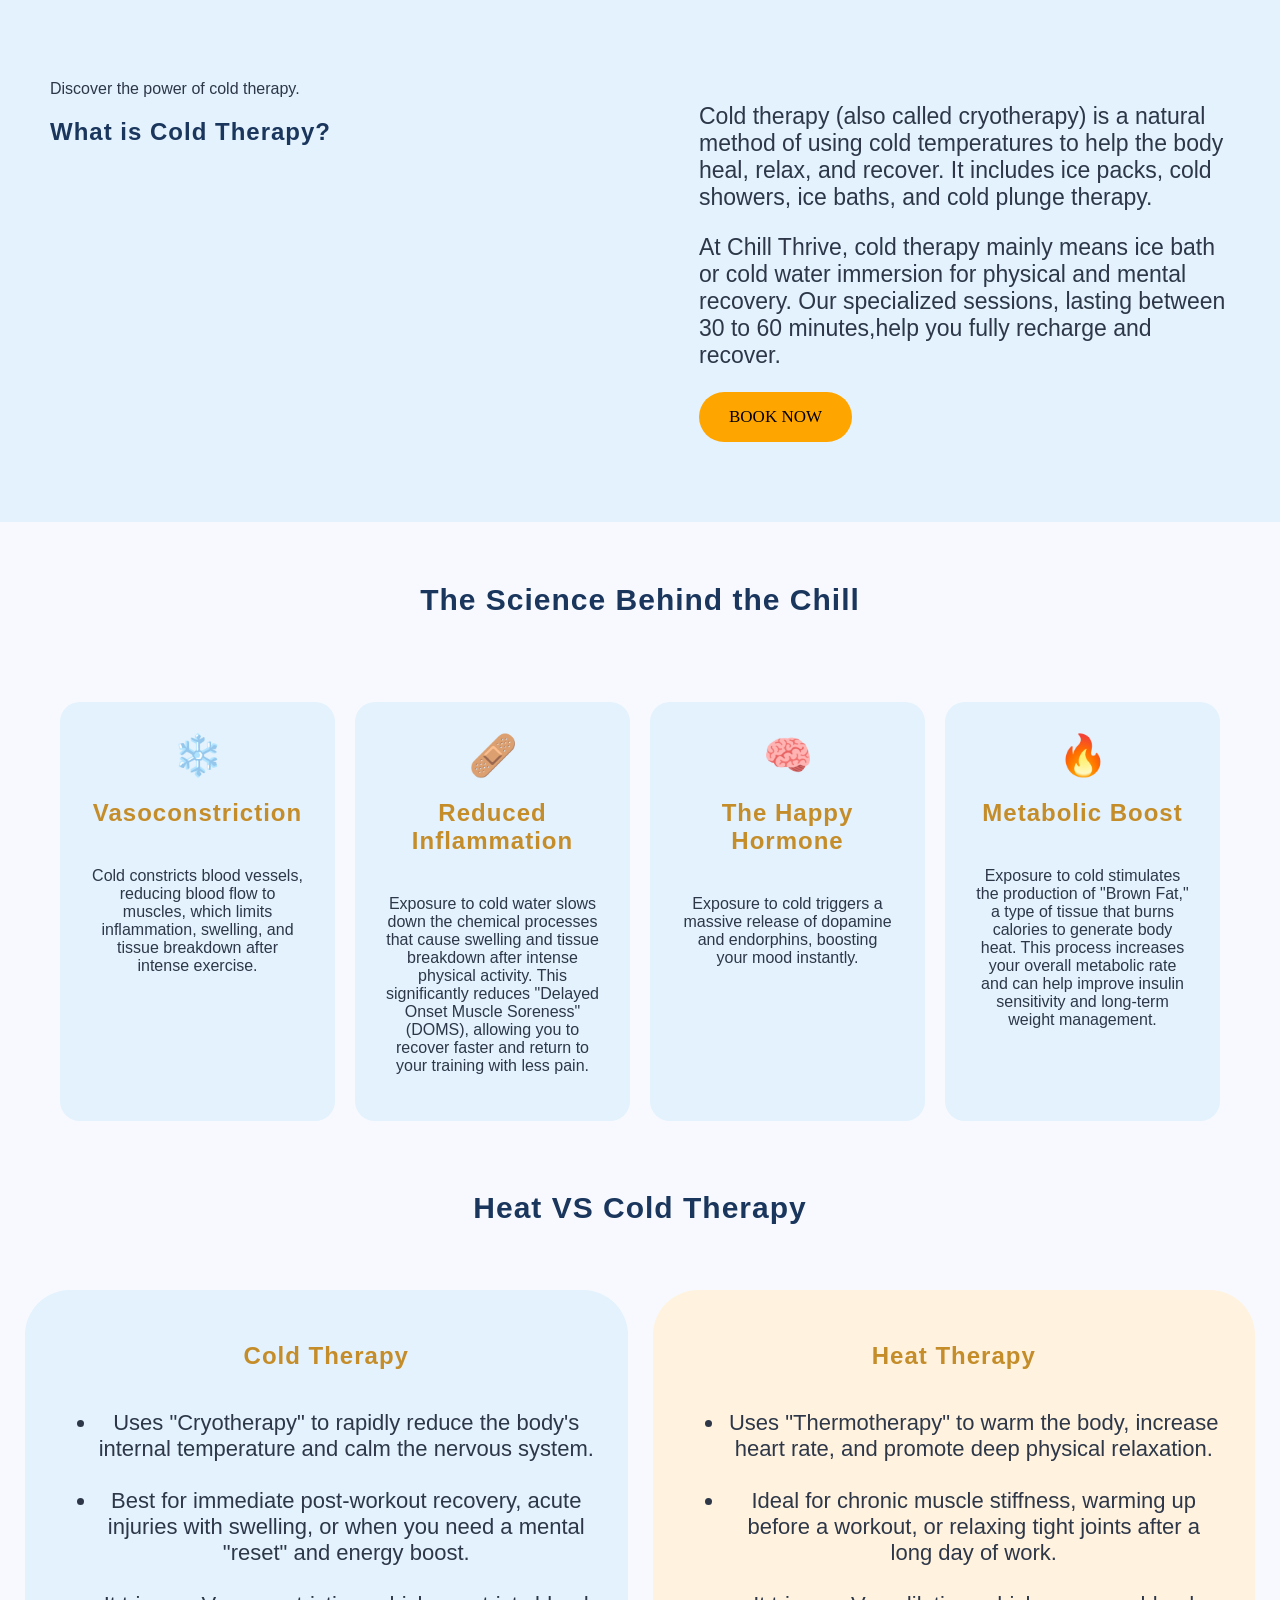
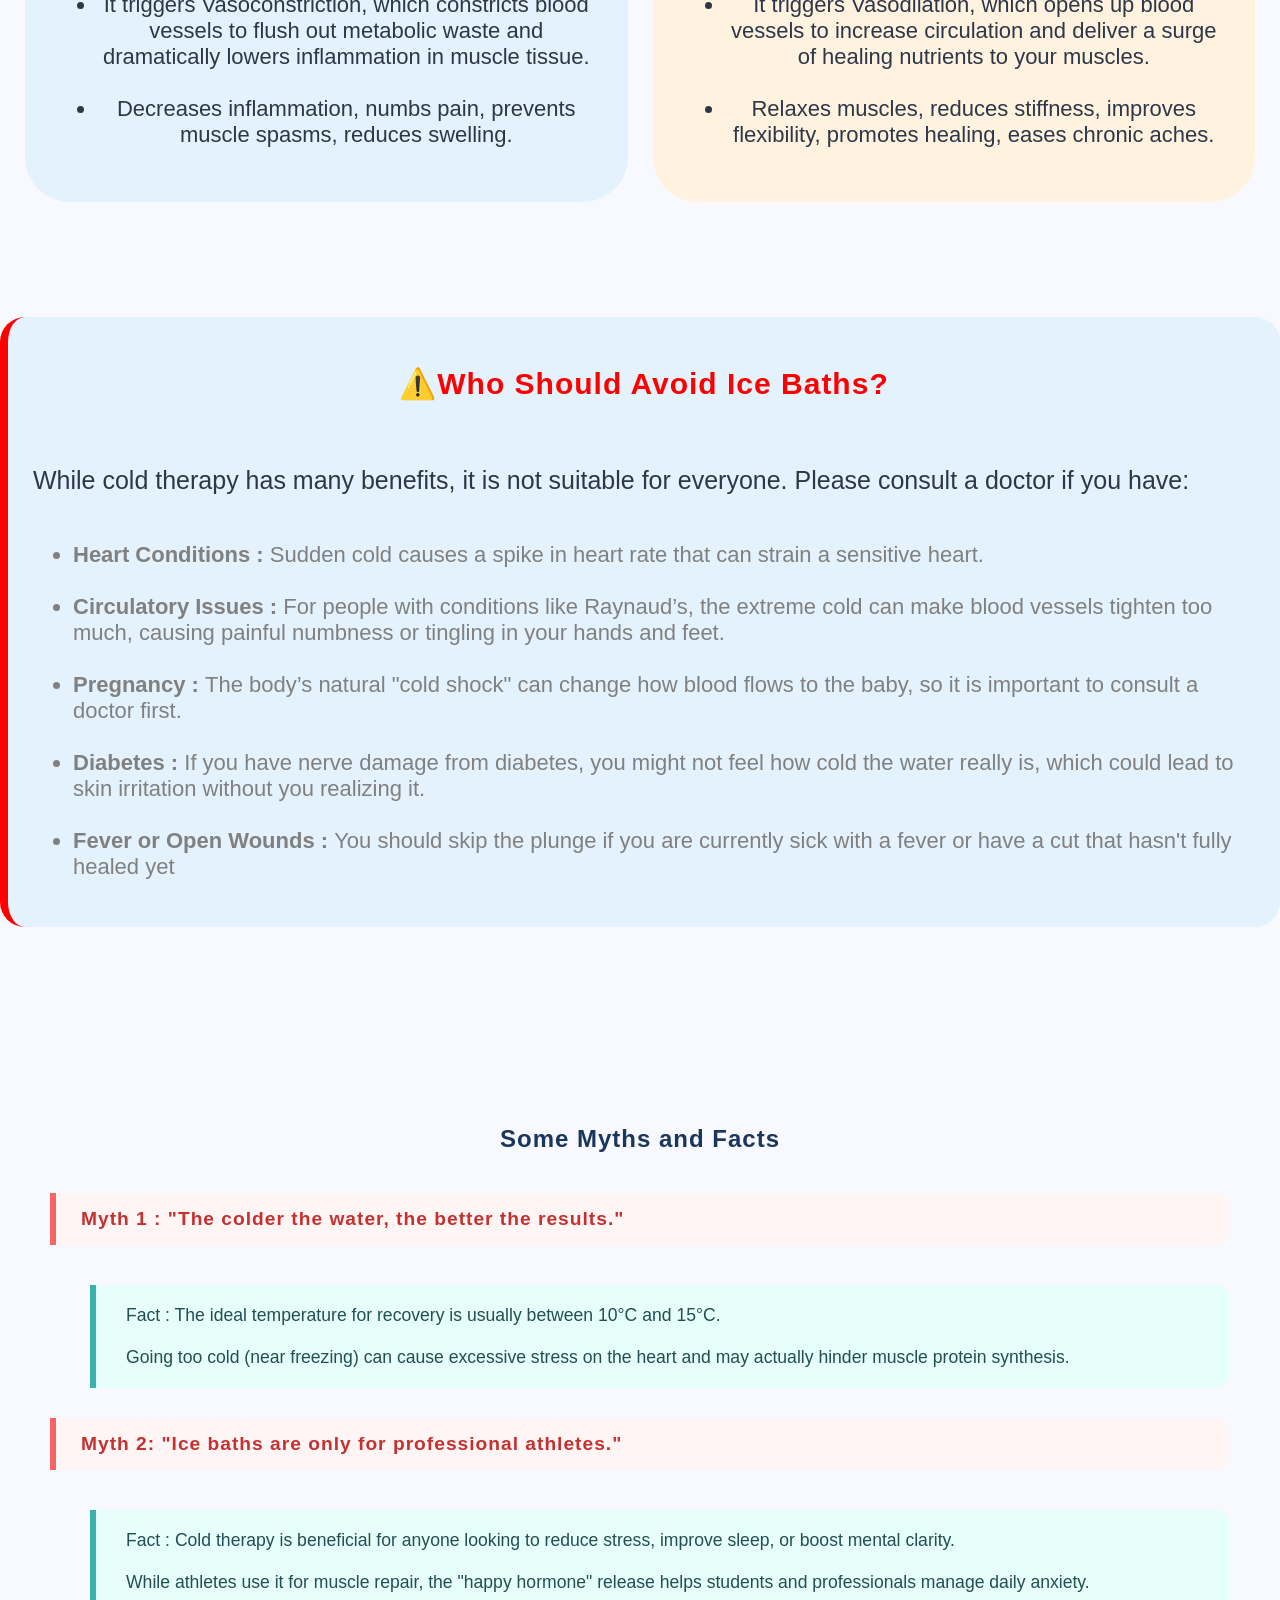
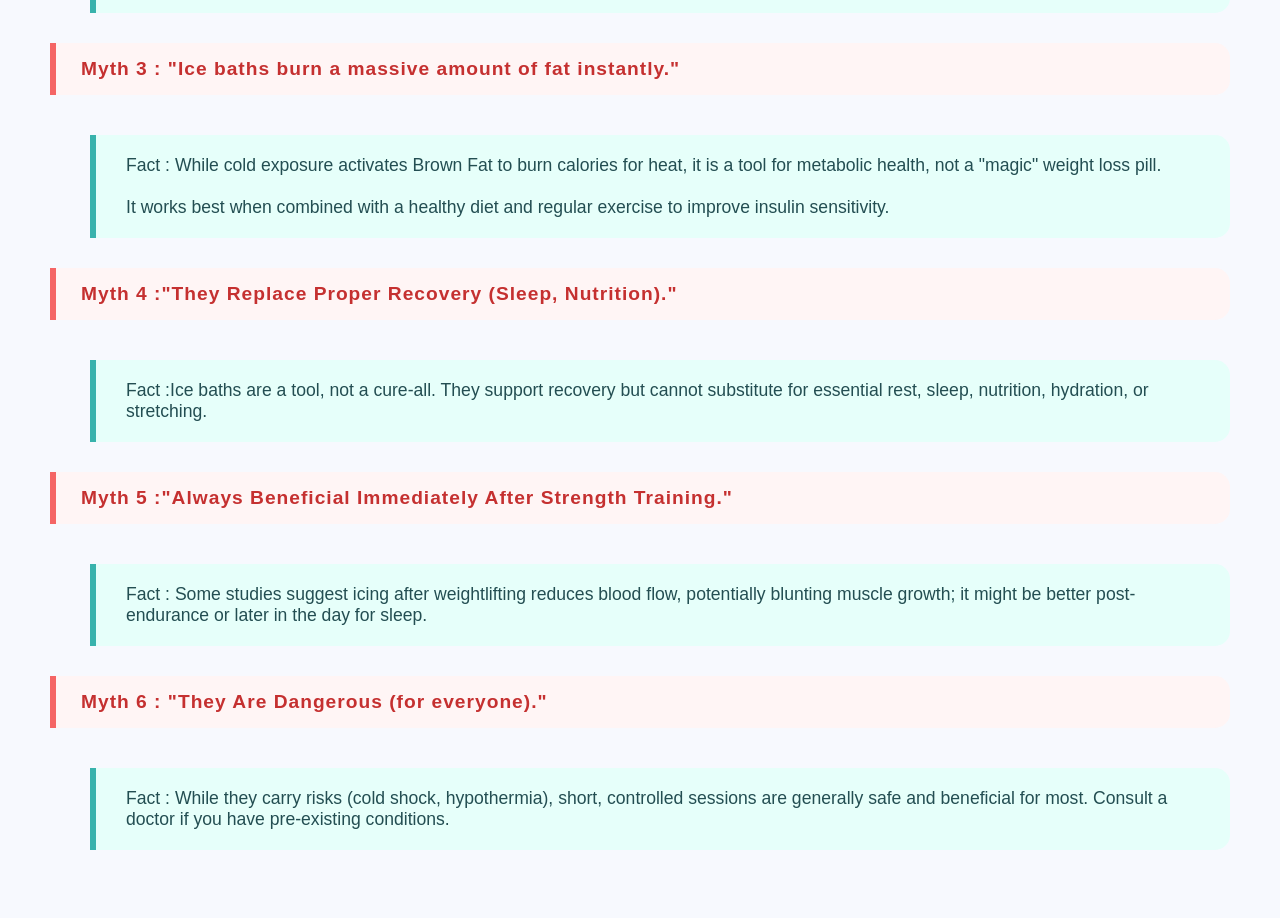
==== AWARENESS.html @ 369309dd "Update AWARENESS.html" ====
<html>
    <head>
        <title>Cold Therapy</title>
        <style>
         <meta name="viewport" content="width=device-width, initial-scale=1.0">

          
            /* Universal Background & Text */
            @keyframes fadeInPage {
            from { opacity: 0; transform: translateY(10px); }
            to { opacity: 1; transform: translateY(0); }
        }
        body {
            animation: fadeInPage 4s ease-out;
        }
body {
    background-color: #f7f9fe; /* Very light ice tint */
    font-family: 'Segoe UI', Tahoma, Geneva, Verdana, sans-serif;
    color: #2D3748;
    margin: 0;
    padding: 0;
}



/* Section Headings */
h1, h2 {
    color: #1A365D; /* Navy Blue */
    margin-bottom: 40px;
    letter-spacing: 1px;
}
            .about{
                
                display: flex;
                align-items: center;
                justify-content: space-between;
                padding: 80px 50px;
                background-color: #E3F2FD;
            }
            .left-side, .right-side {
                width: 45%;
                margin-bottom: auto;
            }
            #book {
                border-radius: 80px;
                background-color: orange;
                padding: 15px 30px;
                border: none;
                font-size: 17px;
                font-family: Cambria, Cochin, Georgia, Times, 'Times New Roman', serif;
            }
            .science {
                display: flex; 
                gap: 20px;
                padding: 45px;
                margin: 15px;
            }

            .card{
    
    background-color: #E3F2FD;
    padding: 30px;            
    border-radius: 20px;       
    text-align: center;
    flex: 1;                   
    
}
/* --- Animation Definitions --- */

/* Slide-In from the bottom */
@keyframes slideUp {
    from { 
        opacity: 0; 
        transform: translateY(50px); 
    }
    to { 
        opacity: 1; 
        transform: translateY(0); 
    }
}

/* Continuous Floating */
@keyframes float {
    0% { transform: translateY(0px); }
    50% { transform: translateY(-10px); }
    100% { transform: translateY(0px); }
}

/* --- Applying to your Science Cards --- */
.card {
    /* slideUp happens once (0.8s) | float repeats forever (3s) */
    /* We add a 0.8s delay to 'float' so 'slideUp' can finish first */
    animation: slideUp 0.8s ease-out forwards, 
               float 3s ease-in-out infinite 0.8s;
    
    opacity: 0; /* Keeps card hidden until slideUp starts */
}
.card:hover{
    background-color: white;
    border-radius: 40px;
    padding: 25px;
    
    transition: transform 0.3s ease ;
  
}
.science-icon {
    font-size: 40px;
}

.card h2{
    color: #c58d2a;           
}

.difference{
    display: flex;
    gap: 25px;
    padding: 25px;
}

.cold,.heat{
    
    padding: 30px;
    text-align: center;
    flex:1;
    border-radius: 25px;
}


.disclaimer{
    display: flex;
    border-left: 8px solid #f56565;
    border-color: red;
    border-radius: 25px;
    flex-direction: column;
    background-color:#E3F2FD;
    padding: 25px;
    margin-top: 90px;
    margin-bottom: 90px;
}
/* Base styles for both cards */
.cold, .heat {
    transition: transform 0.4s cubic-bezier(0.175, 0.885, 0.32, 1.275), 
                box-shadow 0.3s ease, 
                border-color 0.3s ease;
    border: 2px solid transparent; /* Prevents jumping when border appears */
    border-radius: 45px;
}

/* ONLY the cold card zooms when pointed at */
.cold:hover {
    transform: scale(1.1);
    box-shadow: 0 15px 30px rgba(53, 116, 233, 0.2);
    border-color: #3574E9; /* Your Navy Blue */
}

/* ONLY the heat card zooms when pointed at */
.heat:hover {
    transform: scale(1.1);
    box-shadow: 0 15px 30px rgba(241, 138, 74, 0.2);
    border-color: #F18A4A; /* Your Thrive Orange */
}
/* Container for the whole section */
.myths {
    padding: 50px;
    margin-top: 20px;
}

/* Myth Styling (The Question) */
.myths h2 {
    background-color: #FFF5F5; /* Light Red */
    color: #C53030; /* Deep Red */
    padding: 15px 25px;
    border-left: 6px solid #F56565;
    border-radius: 0 15px 15px 0;
    font-size: 1.2rem;
    margin-top: 30px;
}

/* Fact Styling (The Answer) */
.myths h3 {
    background-color: #E6FFFA; /* Light Teal/Green */
    color: #234E52; /* Deep Teal */
    padding: 20px 30px;
    border-left: 6px solid #38B2AC;
    border-radius: 0 15px 15px 0;
    font-size: 1.1rem;
    font-weight: normal;
    margin-left: 40px; /* Staggers it to the right */
    transition: transform 3s cubic-bezier(0.175, 0.885, 0.32, 1.275);
}

/* Member 2 Interaction: Fact pops out when reading */
.myths h3:hover {
    transform: scale(1.02) translateX(10px);
    box-shadow: 0 10px 20px rgba(56, 178, 172, 0.1);
}

            
        </style>    
    </head>
    <body>
        <section class="about">
            <div class="left-side">
                <span class="top"> Discover the power of cold therapy.</span>
                <h1> What is Cold Therapy? </h1>
            </div>
            <div class="right-side">
                <p style="font-size: 23px;">  Cold therapy (also called cryotherapy) is a natural method of using cold temperatures to help the body heal, relax, and recover. It includes ice packs, cold showers, ice baths, and cold plunge therapy.</p>
                <p style="font-size: 23px;">     At Chill Thrive, cold therapy mainly means ice bath or cold water immersion for physical and mental recovery. Our specialized sessions, lasting between 30 to 60 minutes,help you fully recharge and recover.</p>
                
                <button id="book">BOOK NOW</button>
            </div>
        </section>
        <br><br>
<section id="science-section">
    <h2 class="section-title" style="text-align: center; font-size: 30px;">The Science Behind the Chill</h2>
    
    <div class="science">
        <div class="card">
            
            <span class="science-icon">❄️</span>
            <h2> Vasoconstriction</h2>
            <p>Cold constricts blood vessels, reducing blood flow to muscles, which limits inflammation, swelling, and tissue breakdown after intense exercise.</p>
        </div>

        <div class="card">
            <span class="science-icon">🩹</span>
            <h2>Reduced Inflammation</h2>
            <p>Exposure to cold water slows down the chemical processes that cause swelling and tissue breakdown after intense physical activity. This significantly reduces "Delayed Onset Muscle Soreness" (DOMS), allowing you to recover faster and return to your training with less pain.</p>
        </div>

        <div class="card">
            <span class="science-icon">🧠</span>
            <h2>The Happy Hormone</h2>
            <p>Exposure to cold triggers a massive release of dopamine and endorphins, boosting your mood instantly.</p>
        </div>
        <div class="card">
            <span class="science-icon"> 🔥</span>
            <h2> Metabolic Boost </h2>
            <p> Exposure to cold stimulates the production of "Brown Fat," a type of tissue that burns calories to generate body heat. This process increases your overall metabolic rate and can help improve insulin sensitivity and long-term weight management. </p>
    </div>
    
</section>
<section>
    <h2 style="text-align: center; font-size: 30px;">Heat VS Cold Therapy</h2>
    <div class="difference">
    <div class="cold" style="background-color: #E3F2FD;">
        <h2 style="color: #c58d2a; font-size: 24px;">Cold Therapy</h2>
        <ul style="font-size: 22px;">
            <li>Uses "Cryotherapy" to rapidly reduce the body's internal temperature and calm the nervous system.</li><br>
            <li>Best for immediate post-workout recovery, acute injuries with swelling, or when you need a mental "reset" and energy boost.</li><br>
            <li>It triggers Vasoconstriction, which constricts blood vessels to flush out metabolic waste and dramatically lowers inflammation in muscle tissue.</li><br>
            <li> Decreases inflammation, numbs pain, prevents muscle spasms, reduces swelling.</li>
        </ul>
    </div>
    <div class="heat" style="background-color: #FFF3E0;">
        <h2 style="color: #c58d2a; font-size: 24px;">Heat Therapy</h2>
        <ul style="font-size: 22px;">
            <li>Uses "Thermotherapy" to warm the body, increase heart rate, and promote deep physical relaxation.</li><br>
            <li>Ideal for chronic muscle stiffness, warming up before a workout, or relaxing tight joints after a long day of work.</li><br>
            <li>It triggers Vasodilation, which opens up blood vessels to increase circulation and deliver a surge of healing nutrients to your muscles.</li><br>
            <li>Relaxes muscles, reduces stiffness, improves flexibility, promotes healing, eases chronic aches.</li>
        </ul>

    </div>
</div>
</section>
<div class="disclaimer">
    <h2 style="color: red; text-align: center; font-size: 30px;">⚠️Who Should Avoid Ice Baths?</h2>
    <p style="font-size: 25px;"> While cold therapy has many benefits, it is not suitable for everyone. Please consult a doctor if you have:</p>
    <ul style="color: grey; font-size: 22px;">
        <li><b>Heart Conditions : </b>Sudden cold causes a spike in heart rate that can strain a sensitive heart.</li><br>
        <li><b>Circulatory Issues : </b>For people with conditions like Raynaud’s, the extreme cold can make blood vessels tighten too much, causing painful numbness or tingling in your hands and feet.</li><br>
        <li><b>Pregnancy : </b>The body’s natural "cold shock" can change how blood flows to the baby, so it is important to consult a doctor first.</li><br>
        <li><b>Diabetes : </b>If you have nerve damage from diabetes, you might not feel how cold the water really is, which could lead to skin irritation without you realizing it.</li><br>
        <li><b>Fever or Open Wounds : </b>You should skip the plunge if you are currently sick with a fever or have a cut that hasn't fully healed yet</li>
    </ul>
</div>
<br>
<section class="myths">
    <h1 style="text-align: center;">Some Myths and Facts</h2>
    <h2><b>Myth 1 :</b> "The colder the water, the better the results."</h3>
    <h3>Fact : The ideal temperature for recovery is usually between 10°C and 15°C.<br><br>
        Going too cold (near freezing) can cause excessive stress on the heart and may actually hinder muscle protein synthesis.</h3>
    <h2><b>Myth 2:</b> "Ice baths are only for professional athletes."</h2>
    <h3>Fact : Cold therapy is beneficial for anyone looking to reduce stress, improve sleep, or boost mental clarity.<br><br>
 While athletes use it for muscle repair, the "happy hormone" release helps students and professionals manage daily anxiety.
 <h2><b>Myth 3 :</b> "Ice baths burn a massive amount of fat instantly."</h2>
 <h3>Fact : While cold exposure activates Brown Fat to burn calories for heat, it is a tool for metabolic health, not a "magic" weight loss pill.<br><br>
 It works best when combined with a healthy diet and regular exercise to improve insulin sensitivity.
   <h2><b>Myth 4 :</b>"They Replace Proper Recovery (Sleep, Nutrition)."
   <h3>Fact :Ice baths are a tool, not a cure-all. They support recovery but cannot substitute for essential rest, sleep, nutrition, hydration, or stretching. </h3>
   <h2><b>Myth 5 :</b>"Always Beneficial Immediately After Strength Training."
   <h3>Fact : Some studies suggest icing after weightlifting reduces blood flow, potentially blunting muscle growth; it might be better post-endurance or later in the day for sleep. </h3>
   <h2><b>Myth 6 :</b> "They Are Dangerous (for everyone)."</h2>
   <h3>Fact : While they carry risks (cold shock, hypothermia), short, controlled sessions are generally safe and beneficial for most. Consult a doctor if you have pre-existing conditions. </h3>
</section>

    </body>
    </html>


</ul>
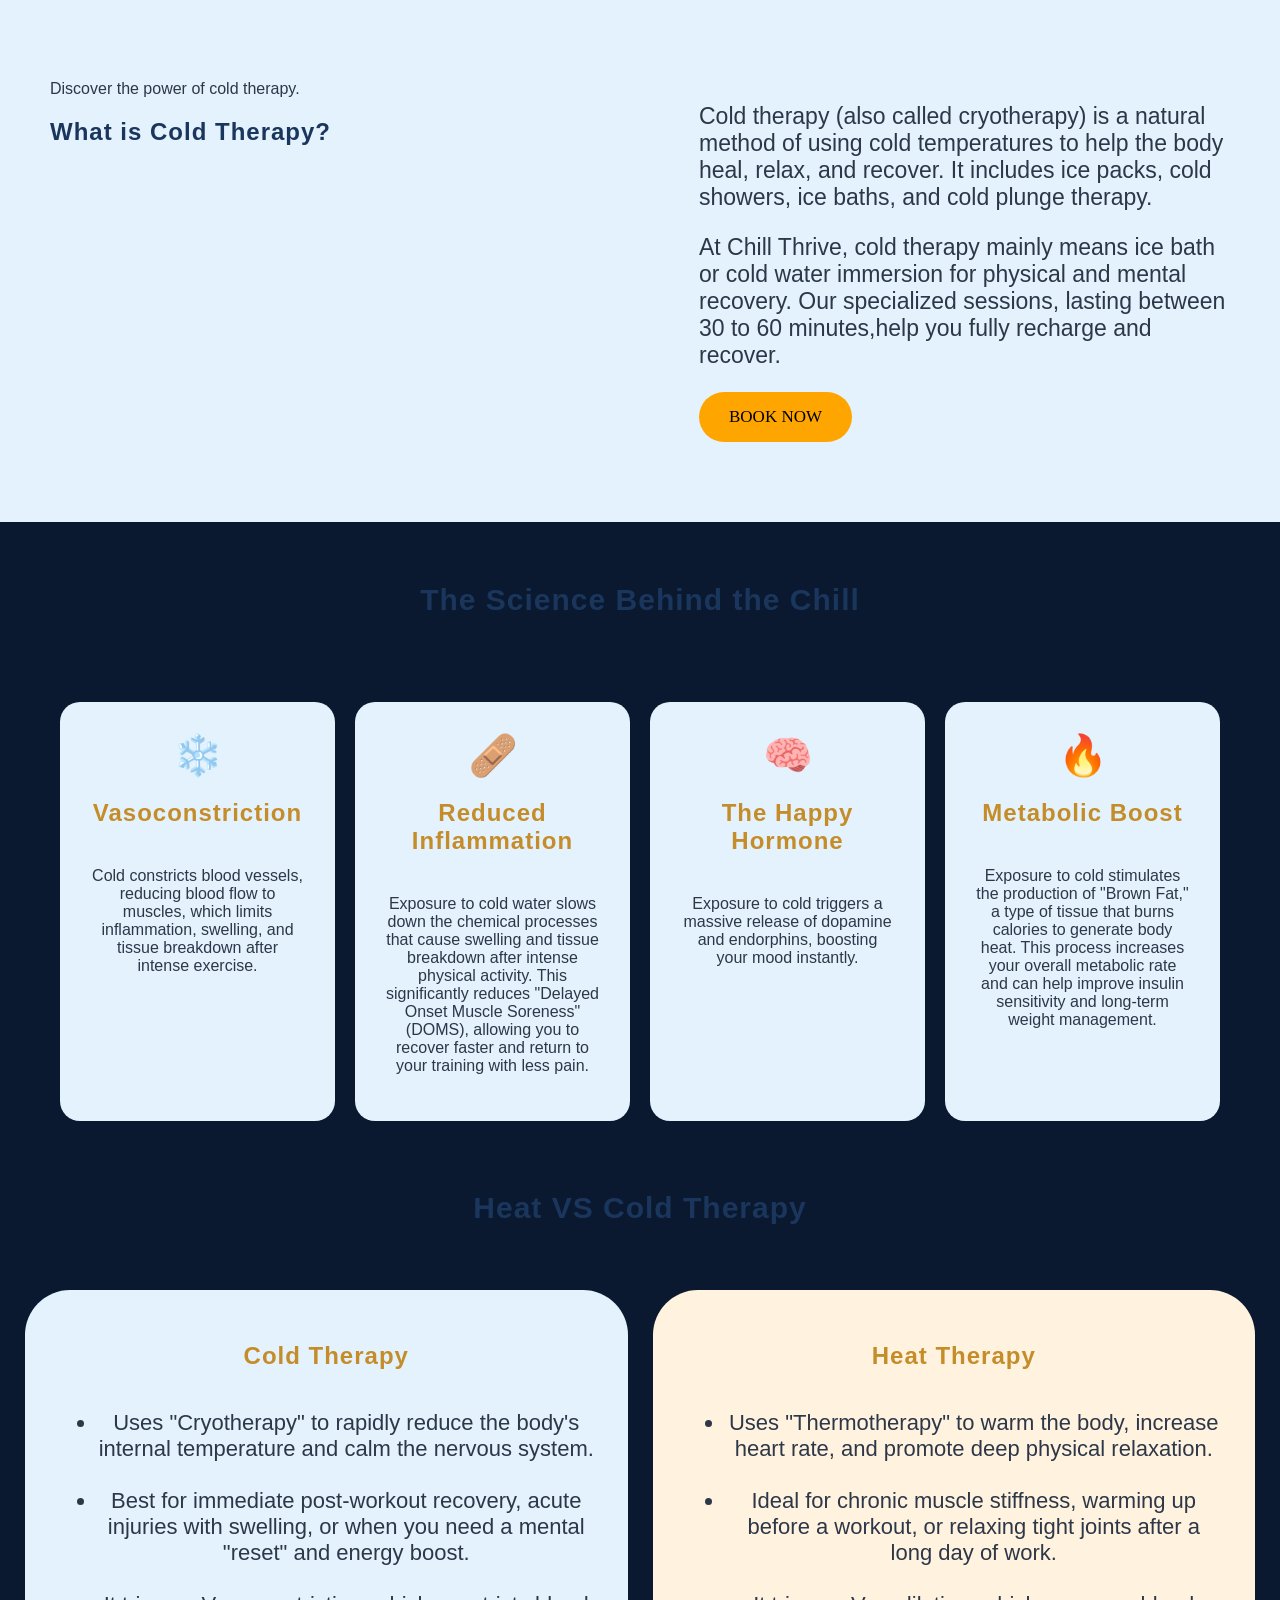
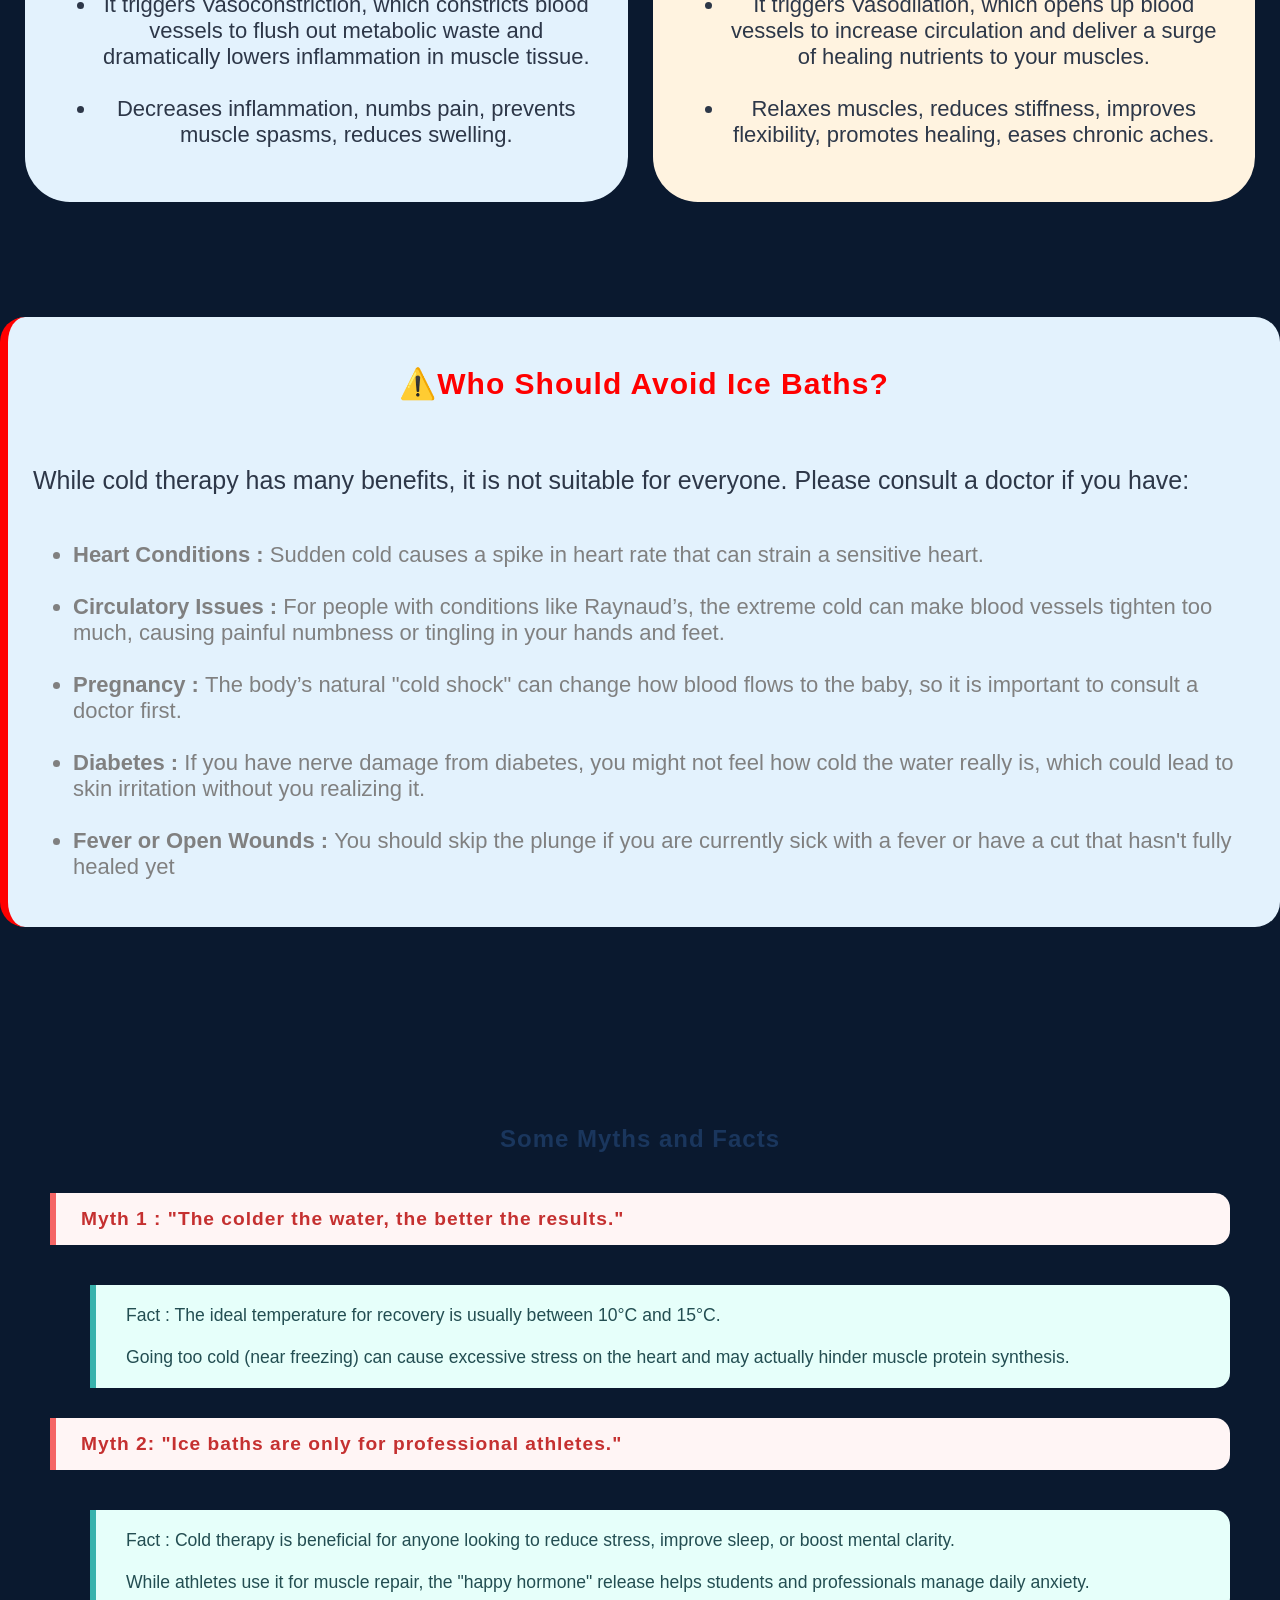
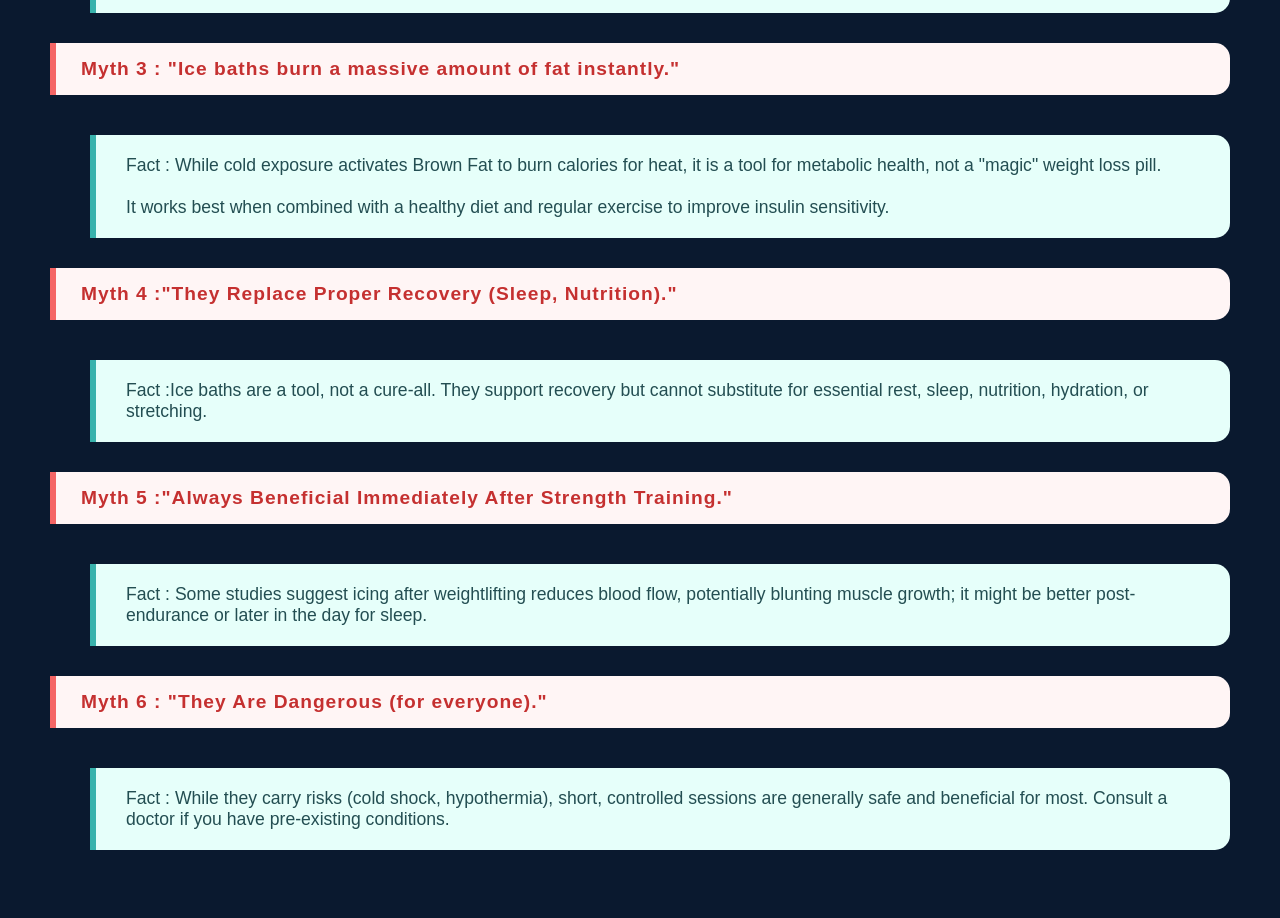
==== commit e91c6d06: "Update AWARENESS.html" ====
--- a/AWARENESS.html
+++ b/AWARENESS.html
@@ -14,7 +14,7 @@
             animation: fadeInPage 4s ease-out;
         }
 body {
-    background-color: #f7f9fe; /* Very light ice tint */
+    background-color: #0A192F ;
     font-family: 'Segoe UI', Tahoma, Geneva, Verdana, sans-serif;
     color: #2D3748;
     margin: 0;
@@ -208,7 +208,7 @@
                 <p style="font-size: 23px;">  Cold therapy (also called cryotherapy) is a natural method of using cold temperatures to help the body heal, relax, and recover. It includes ice packs, cold showers, ice baths, and cold plunge therapy.</p>
                 <p style="font-size: 23px;">     At Chill Thrive, cold therapy mainly means ice bath or cold water immersion for physical and mental recovery. Our specialized sessions, lasting between 30 to 60 minutes,help you fully recharge and recover.</p>
                 
-                <button id="book">BOOK NOW</button>
+                <a href="booking.html"><button id="book">BOOK NOW</button></a>
             </div>
         </section>
         <br><br>
@@ -301,3 +301,4 @@
 
 
 </ul>
+
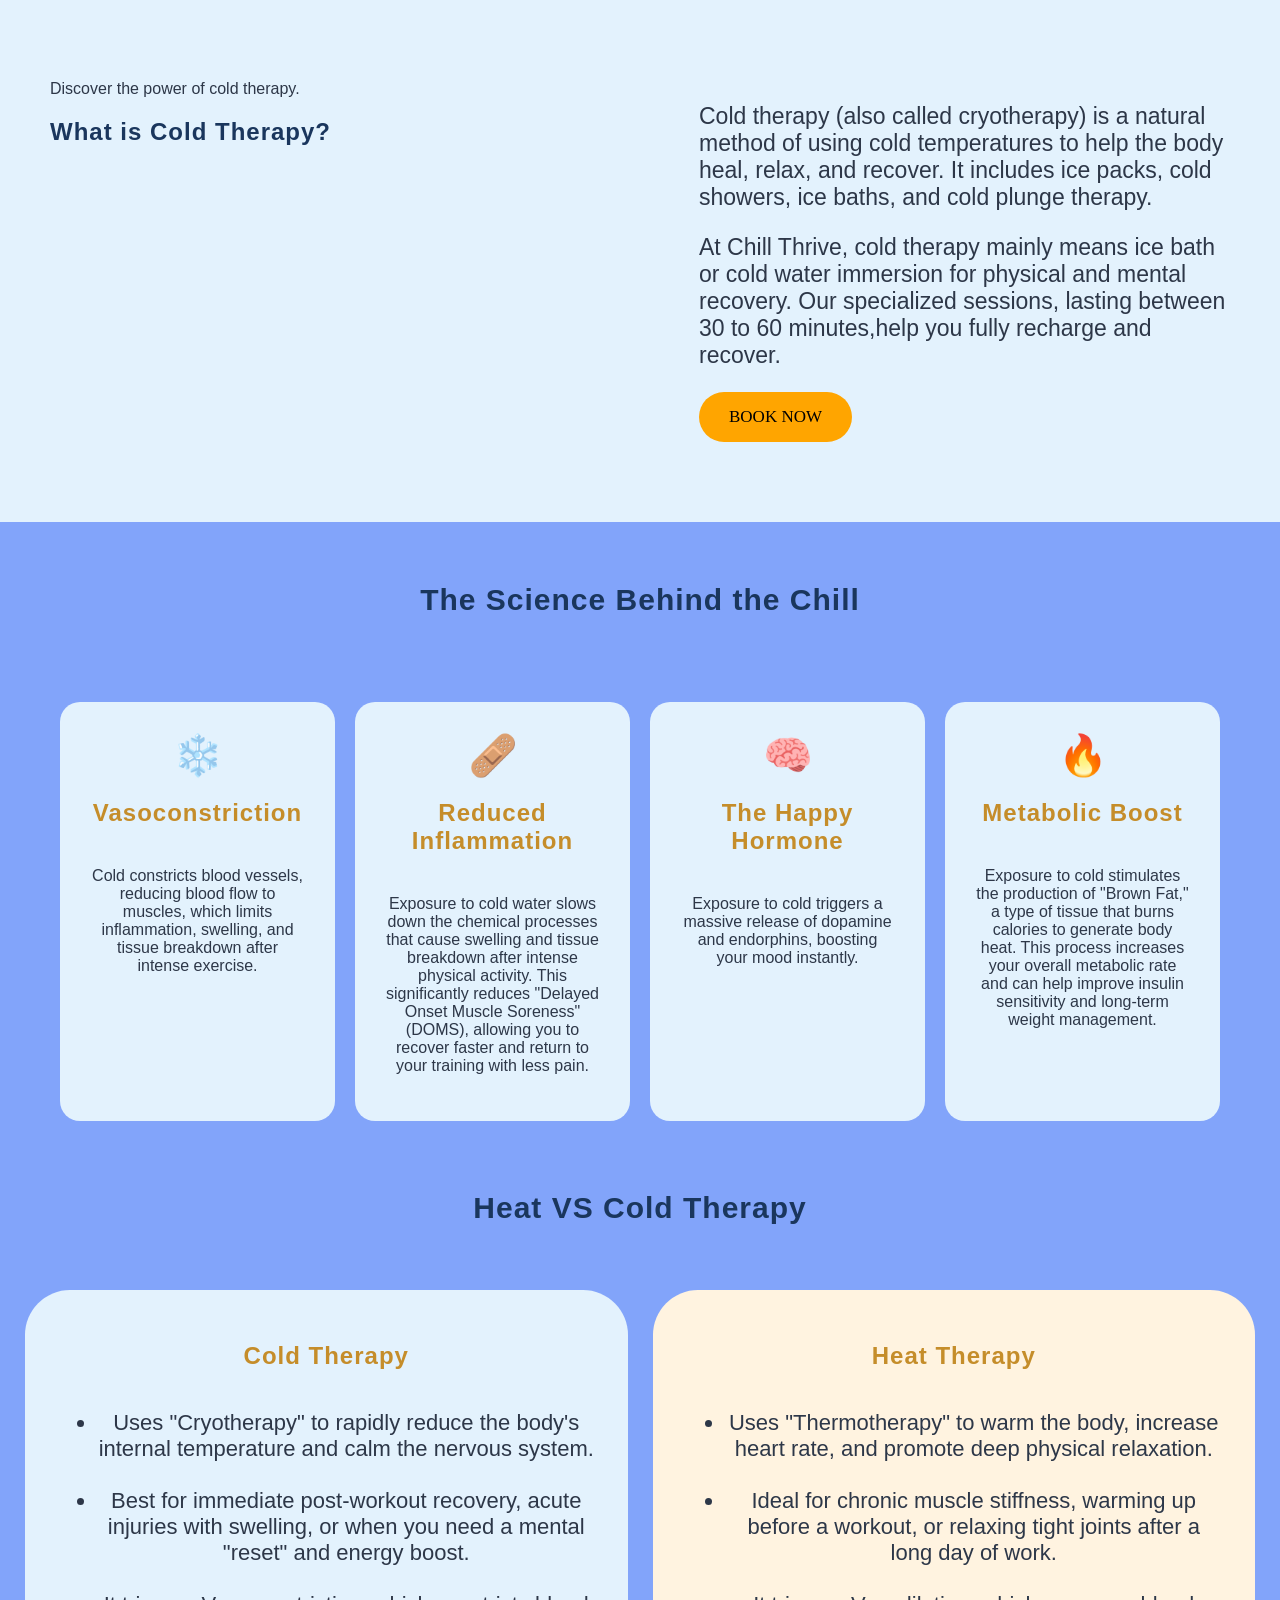
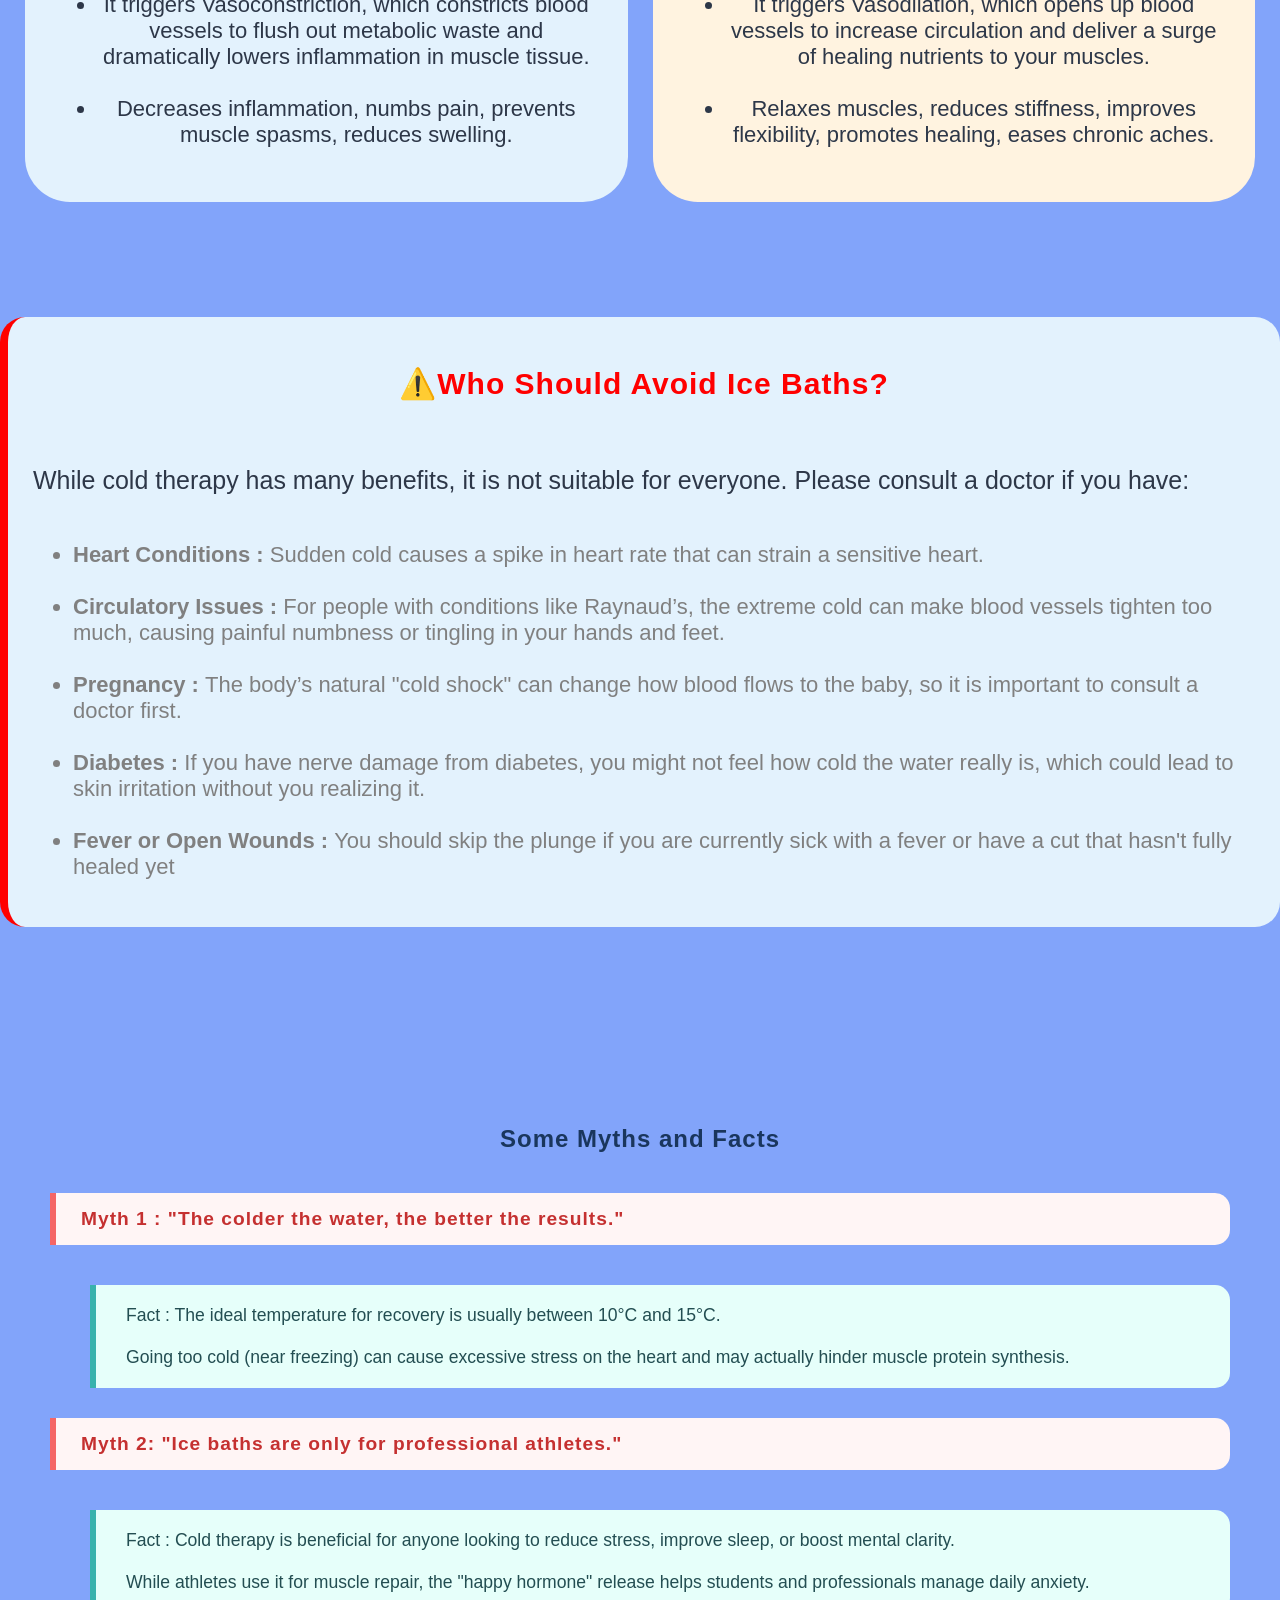
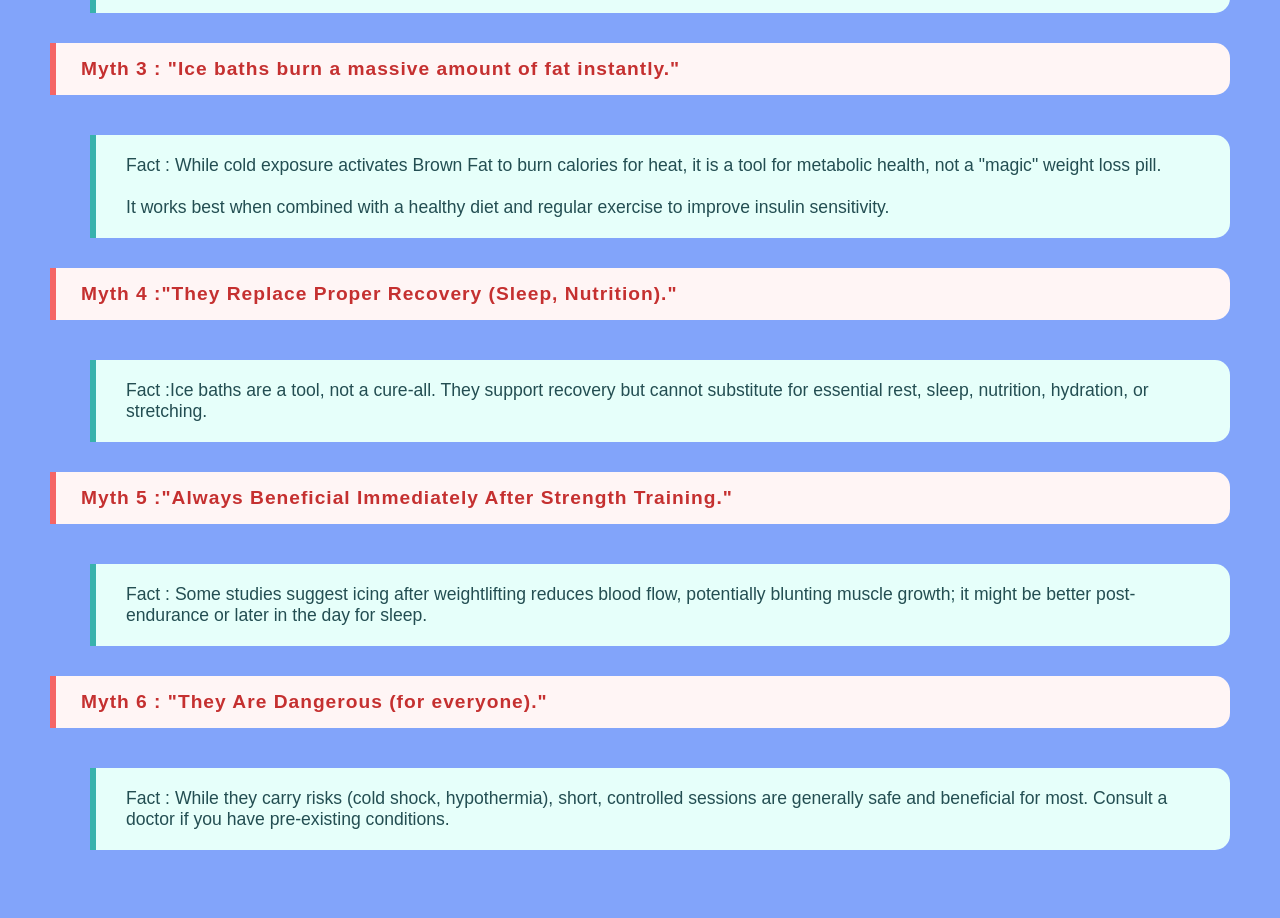
==== commit 199d0bbd: "Update AWARENESS.html" ====
--- a/AWARENESS.html
+++ b/AWARENESS.html
@@ -14,7 +14,7 @@
             animation: fadeInPage 4s ease-out;
         }
 body {
-    background-color: #0A192F ;
+    background-color: #82a4fa ;
     font-family: 'Segoe UI', Tahoma, Geneva, Verdana, sans-serif;
     color: #2D3748;
     margin: 0;
@@ -65,7 +65,7 @@
     flex: 1;                   
     
 }
-/* --- Animation Definitions --- */
+
 
 /* Slide-In from the bottom */
 @keyframes slideUp {
@@ -302,3 +302,4 @@
 
 </ul>
 
+
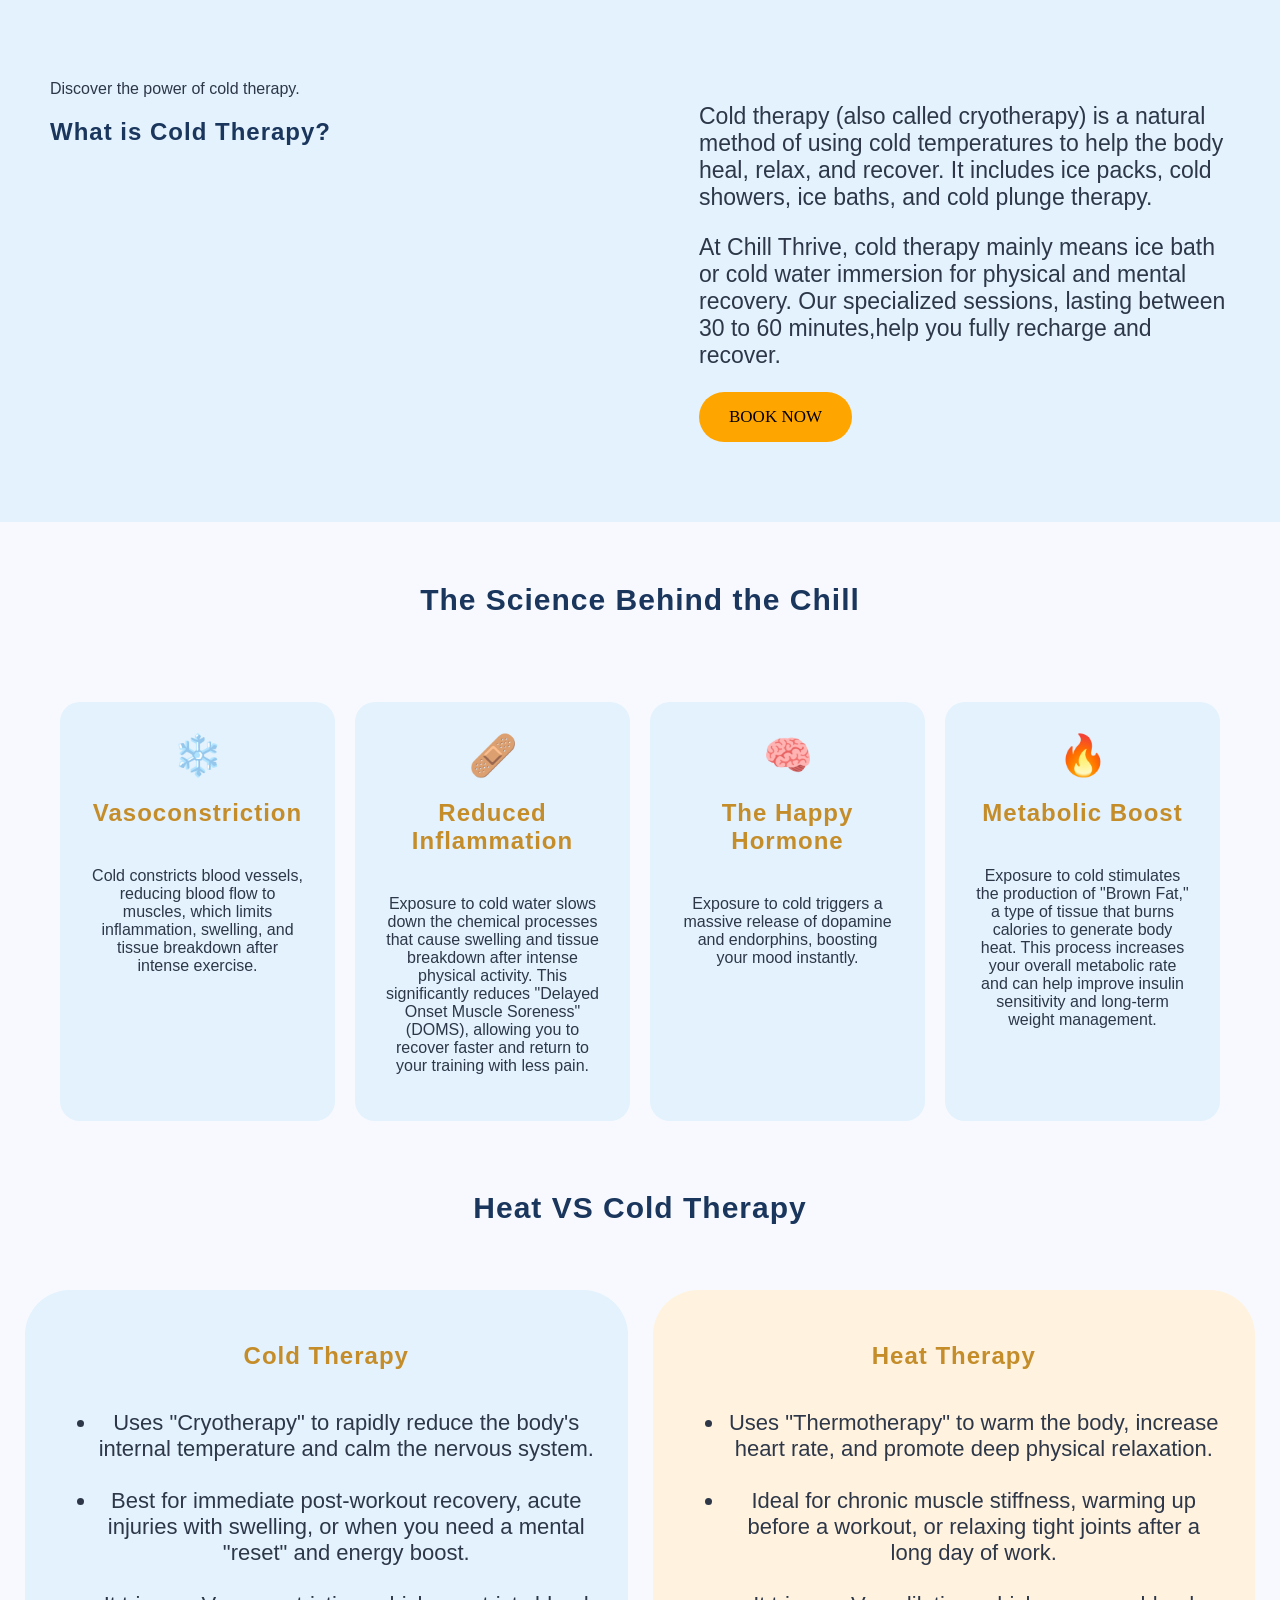
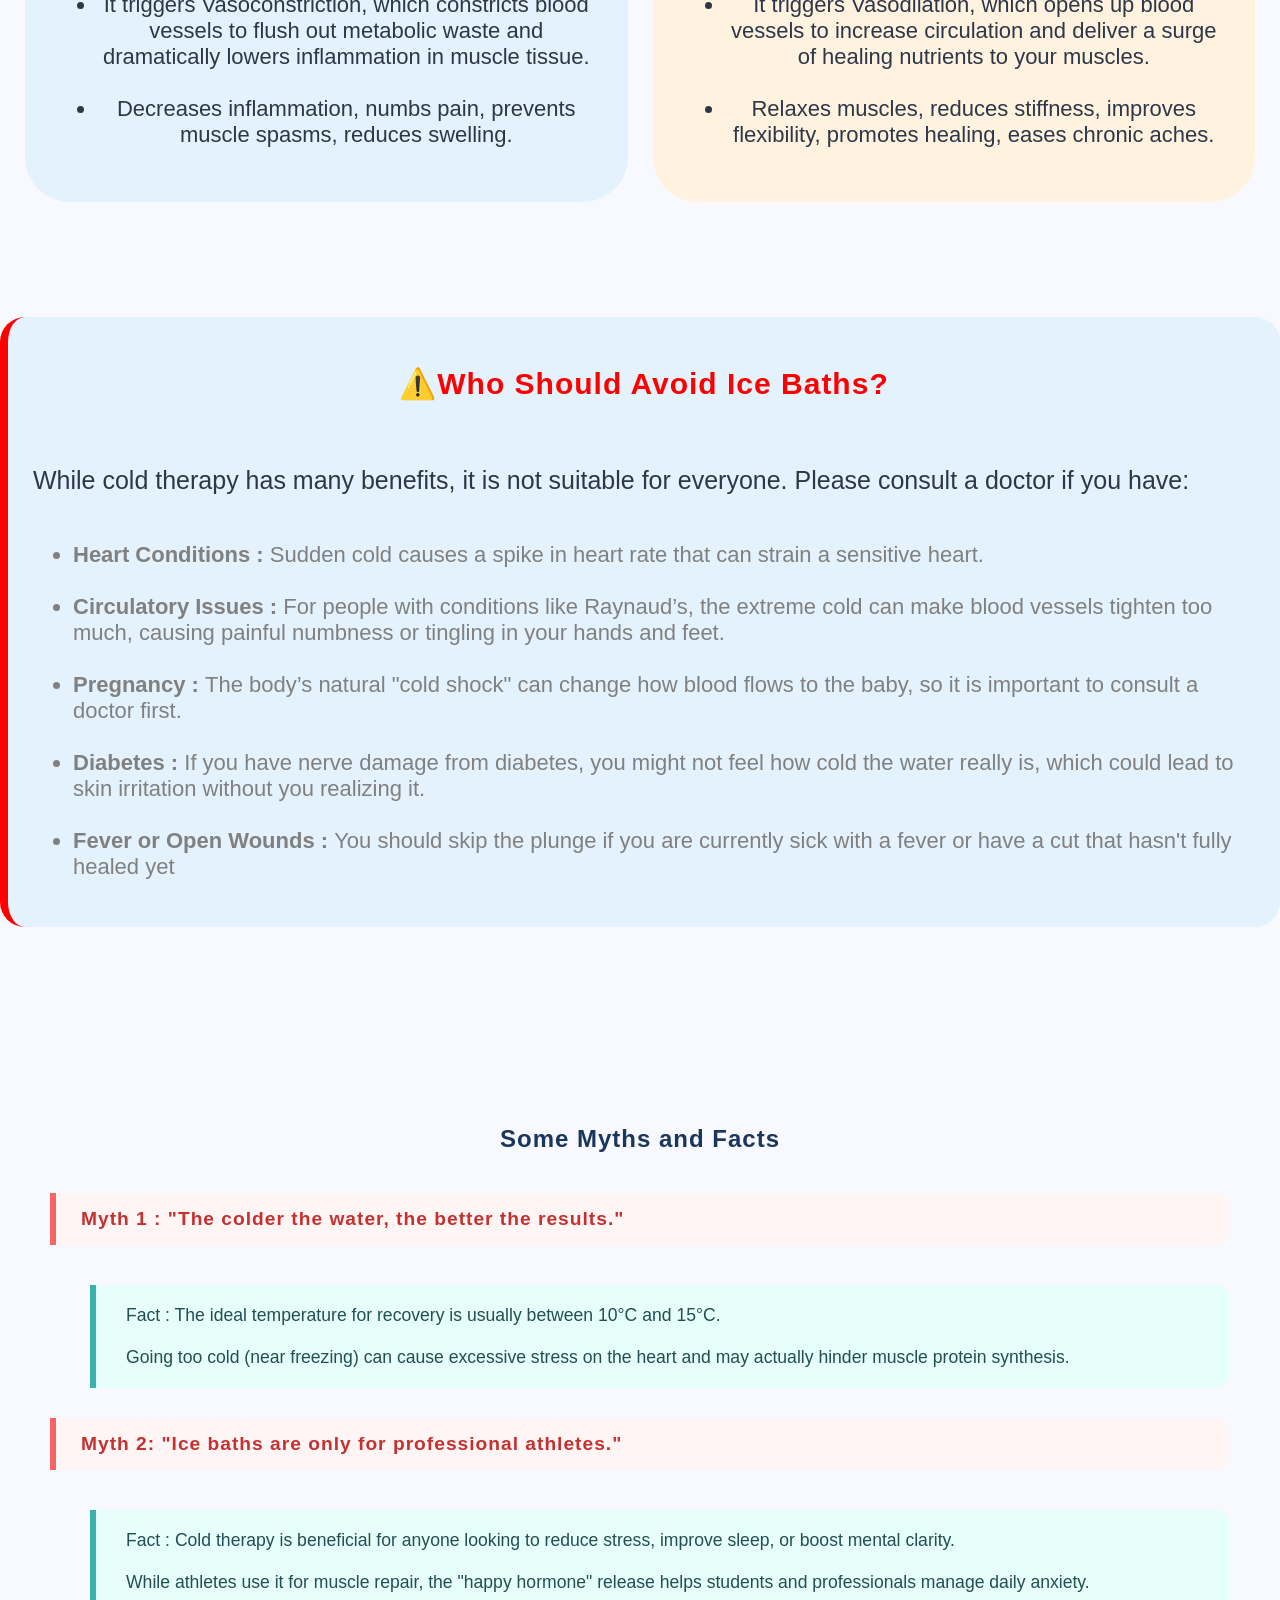
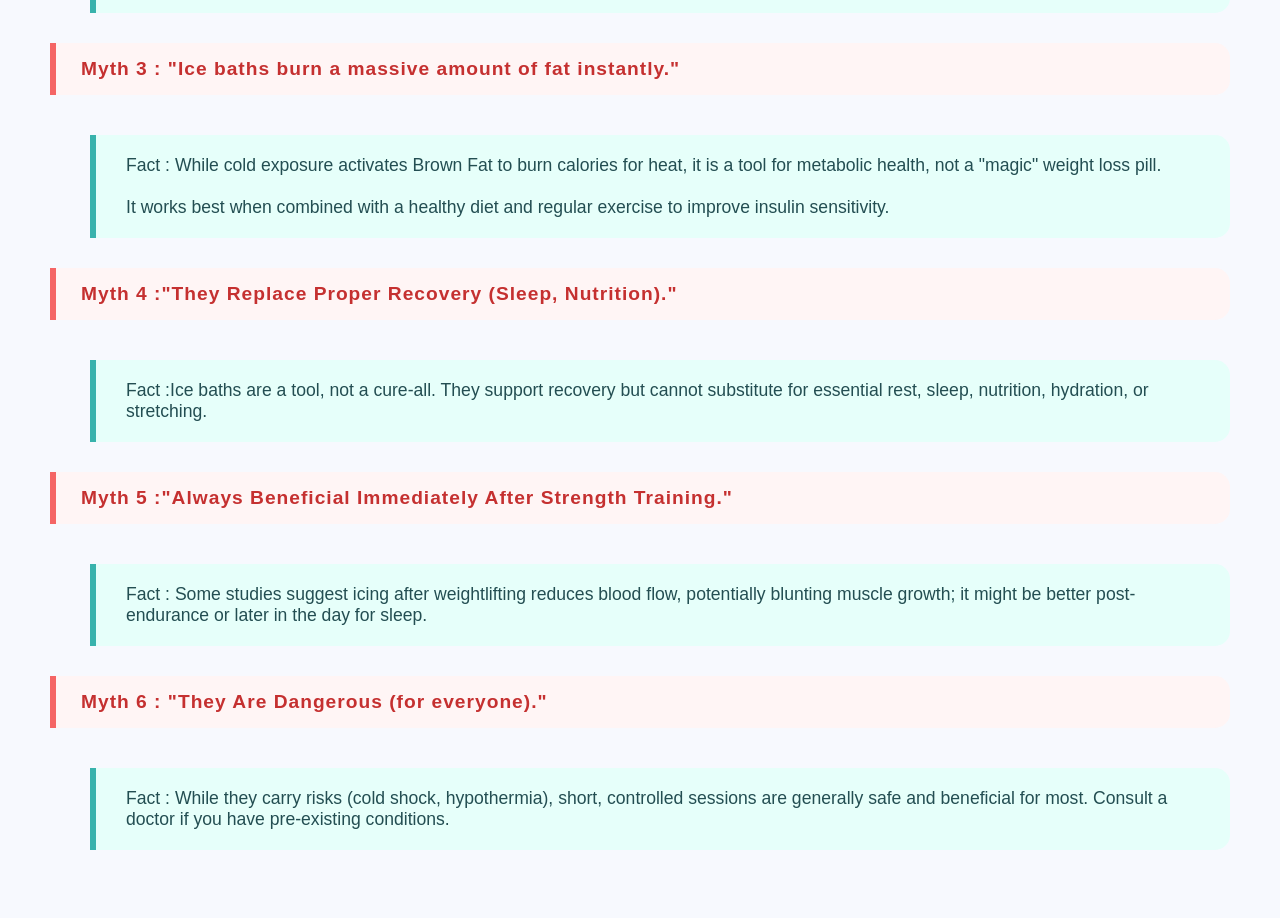
==== commit 7c9b902e: "Update AWARENESS.html" ====
--- a/AWARENESS.html
+++ b/AWARENESS.html
@@ -14,7 +14,7 @@
             animation: fadeInPage 4s ease-out;
         }
 body {
-    background-color: #82a4fa ;
+    background-color: #f7f9fe ;
     font-family: 'Segoe UI', Tahoma, Geneva, Verdana, sans-serif;
     color: #2D3748;
     margin: 0;
@@ -303,3 +303,4 @@
 </ul>
 
 
+
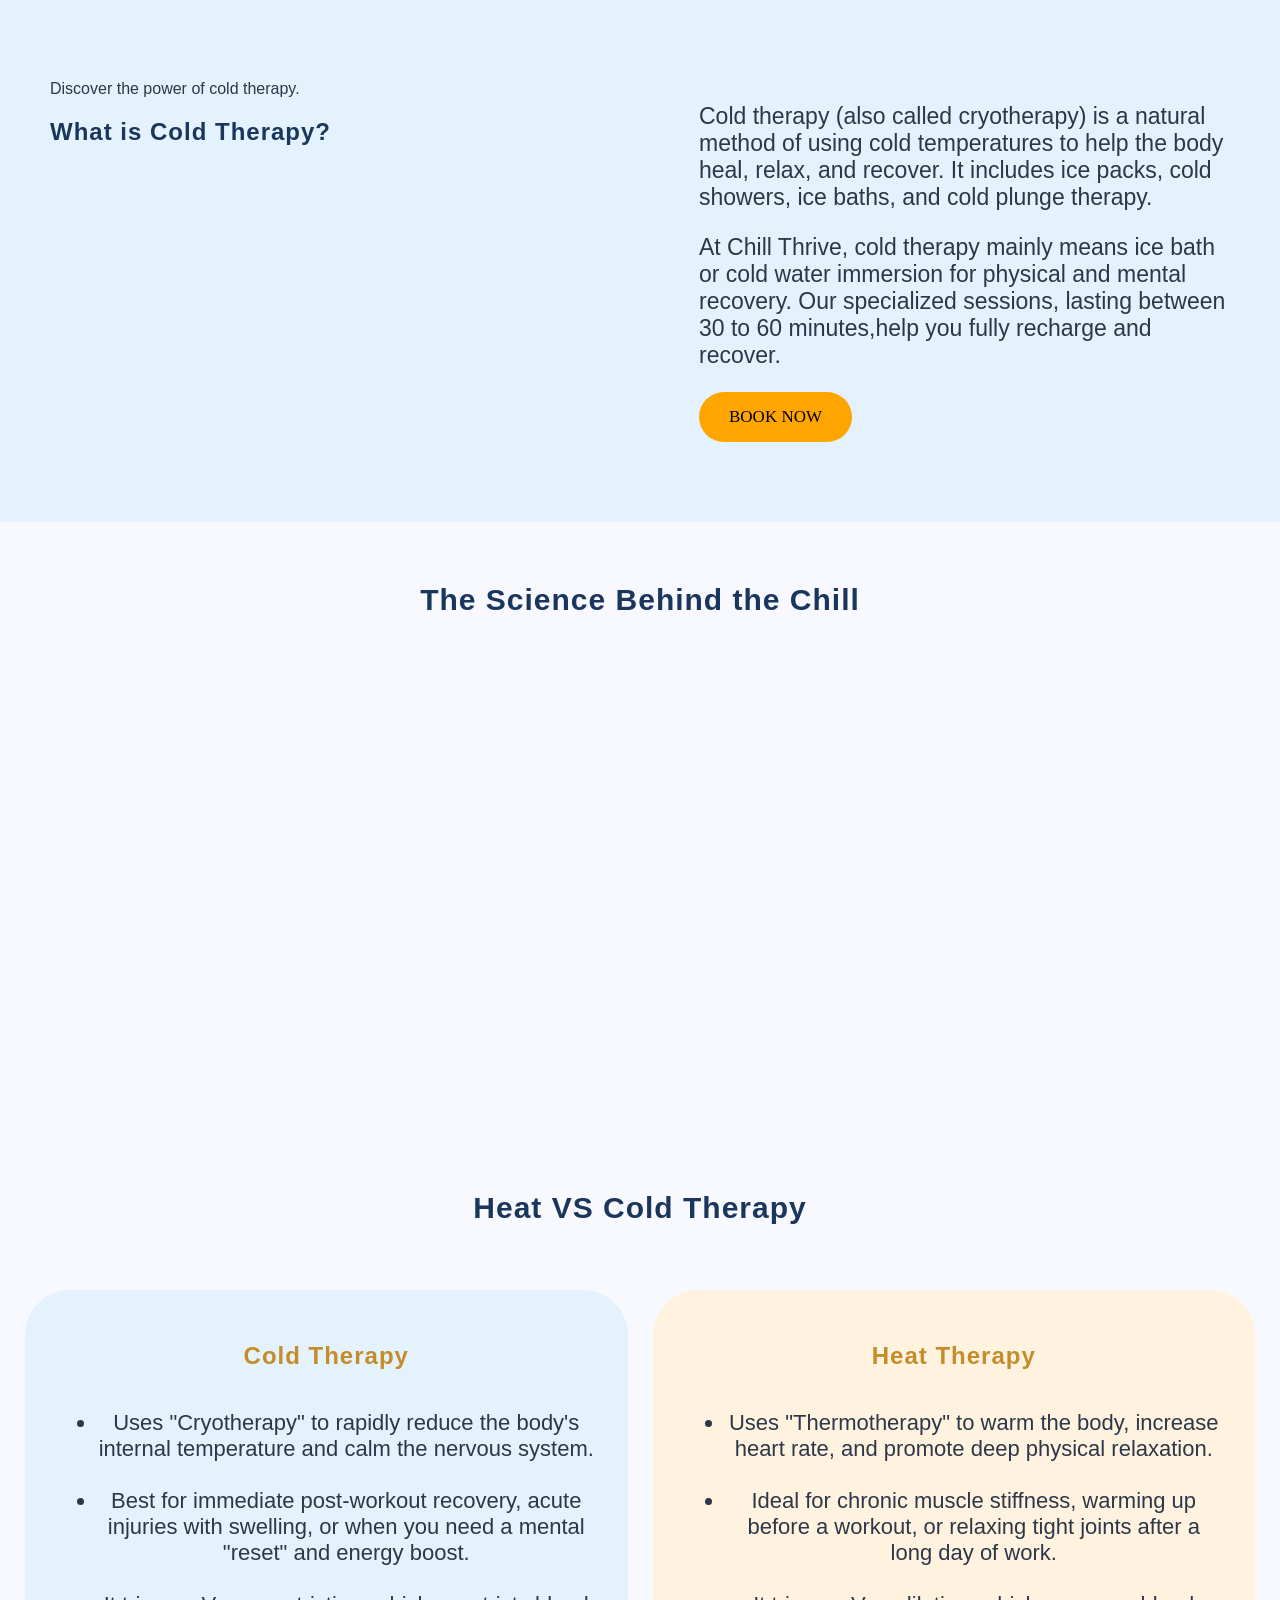
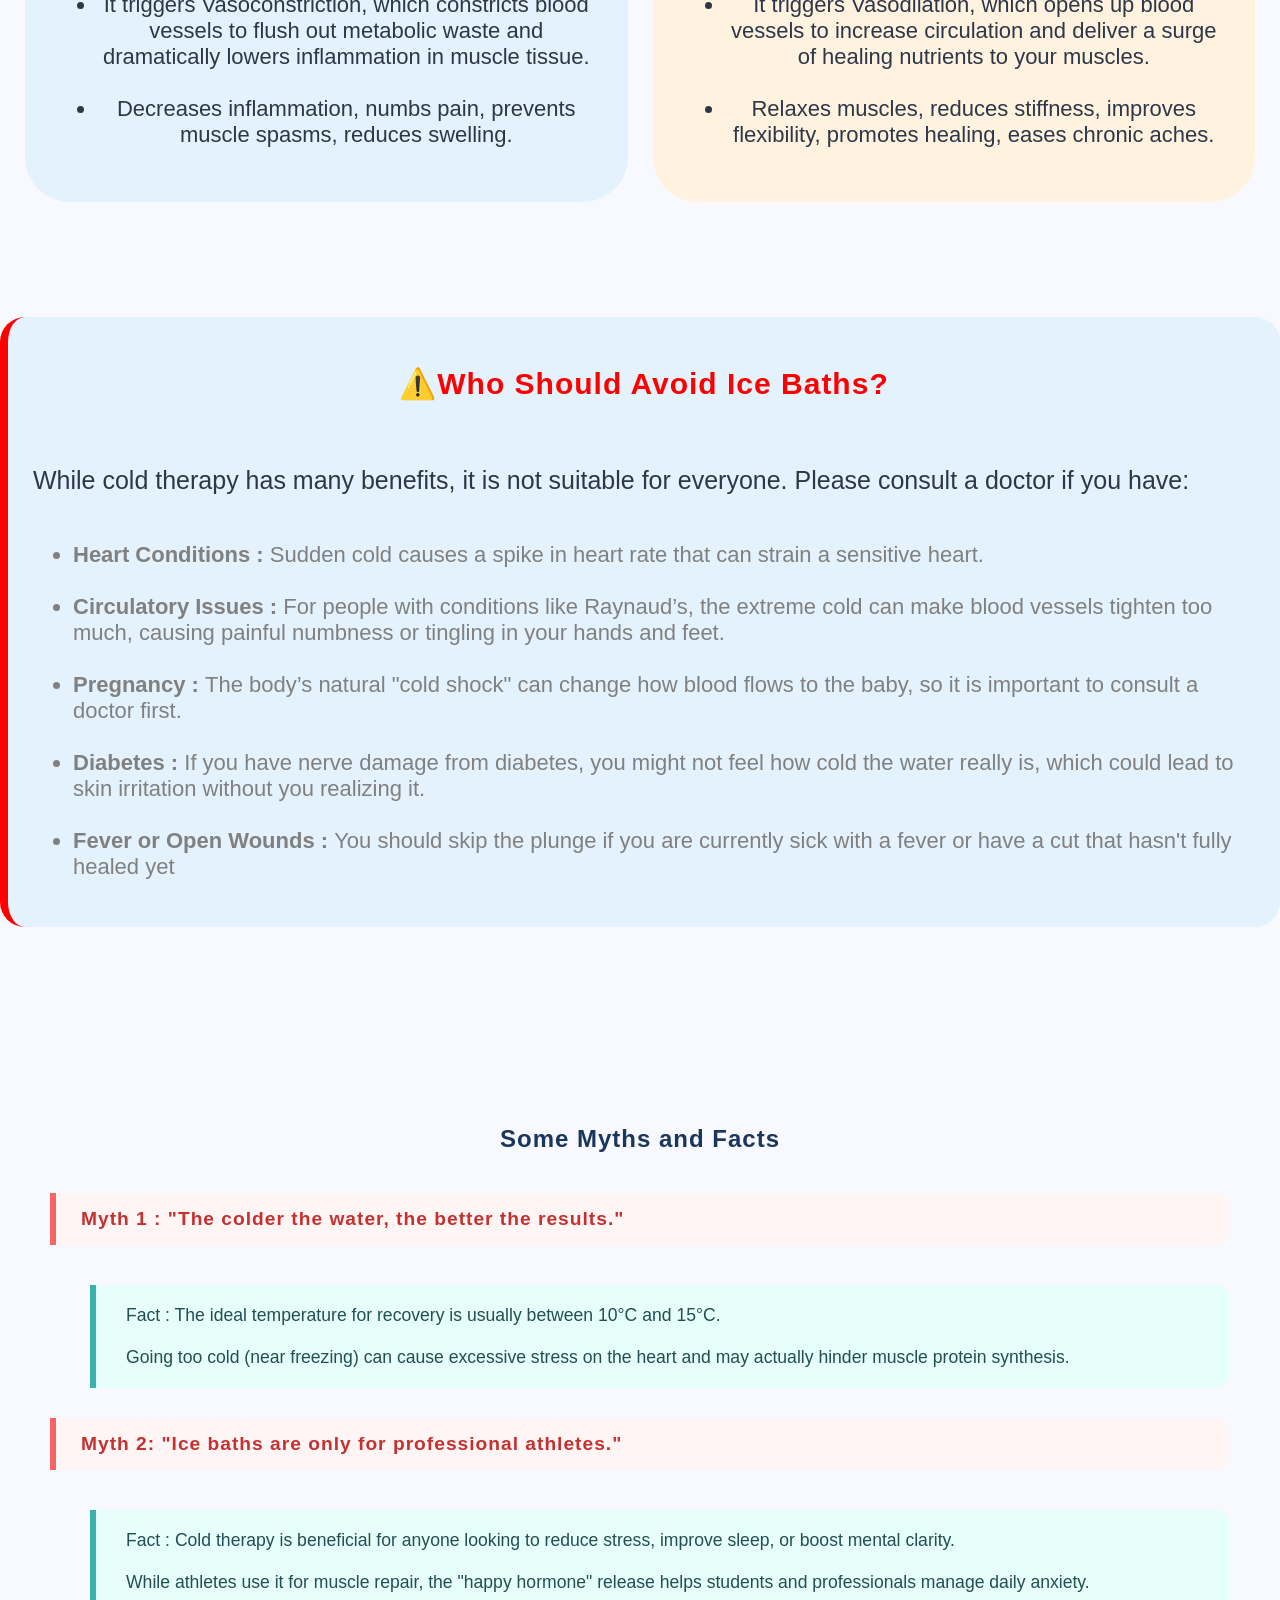
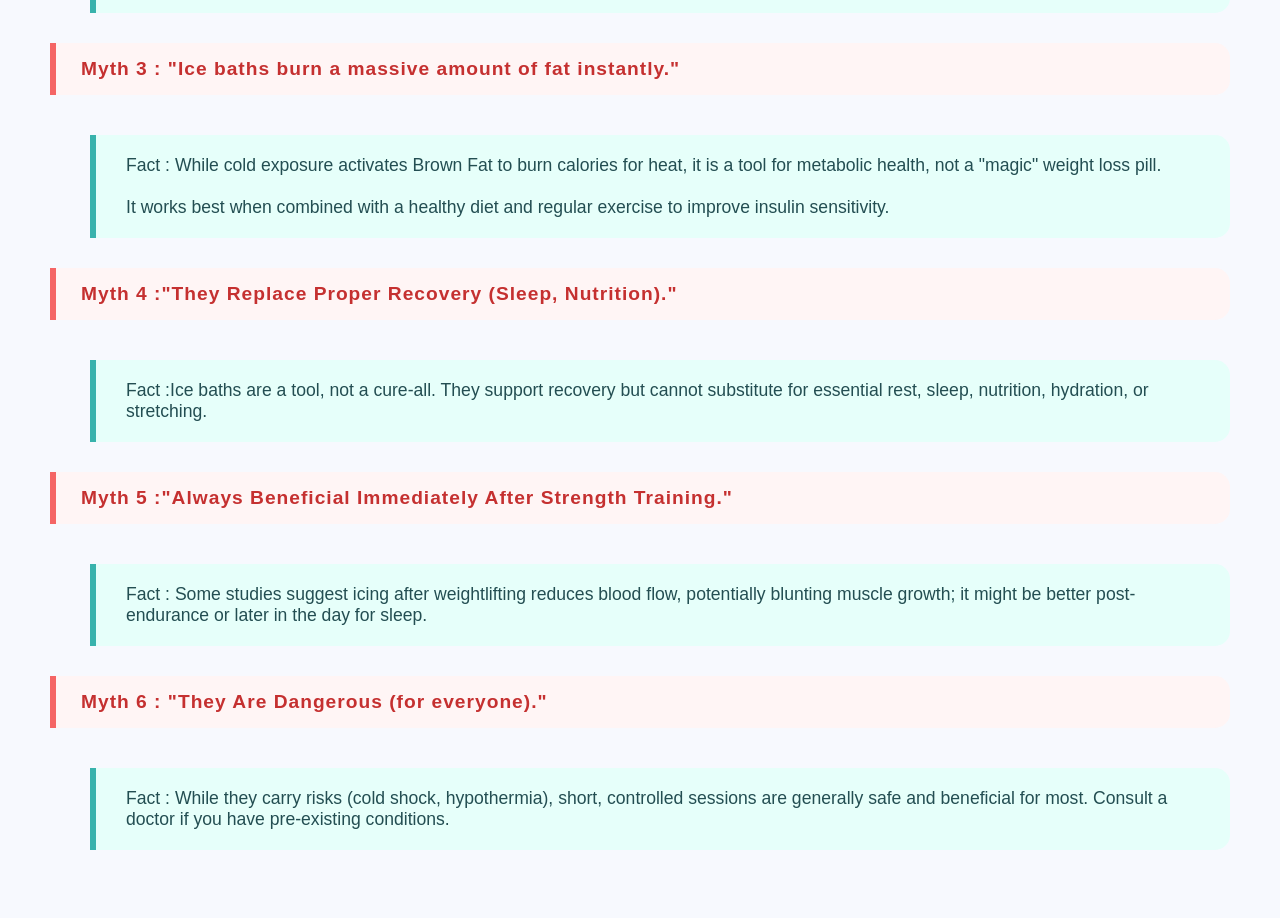
==== commit 114c5156: "Update AWARENESS.html" ====
--- a/AWARENESS.html
+++ b/AWARENESS.html
@@ -4,7 +4,10 @@
         <style>
          <meta name="viewport" content="width=device-width, initial-scale=1.0">
 
-          
+
+         
+
+
             /* Universal Background & Text */
             @keyframes fadeInPage {
             from { opacity: 0; transform: translateY(10px); }
@@ -14,7 +17,7 @@
             animation: fadeInPage 4s ease-out;
         }
 body {
-    background-color: #f7f9fe ;
+    background-color: #f7f9fe; /* Very light ice tint */
     font-family: 'Segoe UI', Tahoma, Geneva, Verdana, sans-serif;
     color: #2D3748;
     margin: 0;
@@ -67,11 +70,11 @@
 }
 
 
-/* Slide-In from the bottom */
-@keyframes slideUp {
+/* 1. Define the Master Animation */
+@keyframes pageReveal {
     from { 
         opacity: 0; 
-        transform: translateY(50px); 
+        transform: translateY(30px); 
     }
     to { 
         opacity: 1; 
@@ -79,14 +82,23 @@
     }
 }
 
-/* Continuous Floating */
-@keyframes float {
-    0% { transform: translateY(0px); }
-    50% { transform: translateY(-10px); }
-    100% { transform: translateY(0px); }
-}
-
-/* --- Applying to your Science Cards --- */
+/* 2. Apply it to the Wrapper */
+.page-wrapper {
+    animation: pageReveal 1.2s cubic-bezier(0.2, 0.8, 0.2, 1) forwards;
+    opacity: 0; /* Ensures it stays hidden until the animation starts */
+}
+
+/* 3. Smooth Transition for Background */
+body {
+    background-color: #f7f9fe;
+    transition: background-color 0.5s ease;
+}
+ 
+    
+
+
+
+
 .card {
     /* slideUp happens once (0.8s) | float repeats forever (3s) */
     /* We add a 0.8s delay to 'float' so 'slideUp' can finish first */
@@ -199,6 +211,8 @@
         </style>    
     </head>
     <body>
+        <div class="page-wrapper">
+    
         <section class="about">
             <div class="left-side">
                 <span class="top"> Discover the power of cold therapy.</span>
@@ -208,7 +222,7 @@
                 <p style="font-size: 23px;">  Cold therapy (also called cryotherapy) is a natural method of using cold temperatures to help the body heal, relax, and recover. It includes ice packs, cold showers, ice baths, and cold plunge therapy.</p>
                 <p style="font-size: 23px;">     At Chill Thrive, cold therapy mainly means ice bath or cold water immersion for physical and mental recovery. Our specialized sessions, lasting between 30 to 60 minutes,help you fully recharge and recover.</p>
                 
-                <a href="booking.html"><button id="book">BOOK NOW</button></a>
+                <button id="book">BOOK NOW</button>
             </div>
         </section>
         <br><br>
@@ -294,13 +308,9 @@
    <h3>Fact : Some studies suggest icing after weightlifting reduces blood flow, potentially blunting muscle growth; it might be better post-endurance or later in the day for sleep. </h3>
    <h2><b>Myth 6 :</b> "They Are Dangerous (for everyone)."</h2>
    <h3>Fact : While they carry risks (cold shock, hypothermia), short, controlled sessions are generally safe and beneficial for most. Consult a doctor if you have pre-existing conditions. </h3>
-</section>
-
-    </body>
+</section>    
+</div>
+</body>
     </html>
 
-
 </ul>
-
-
-
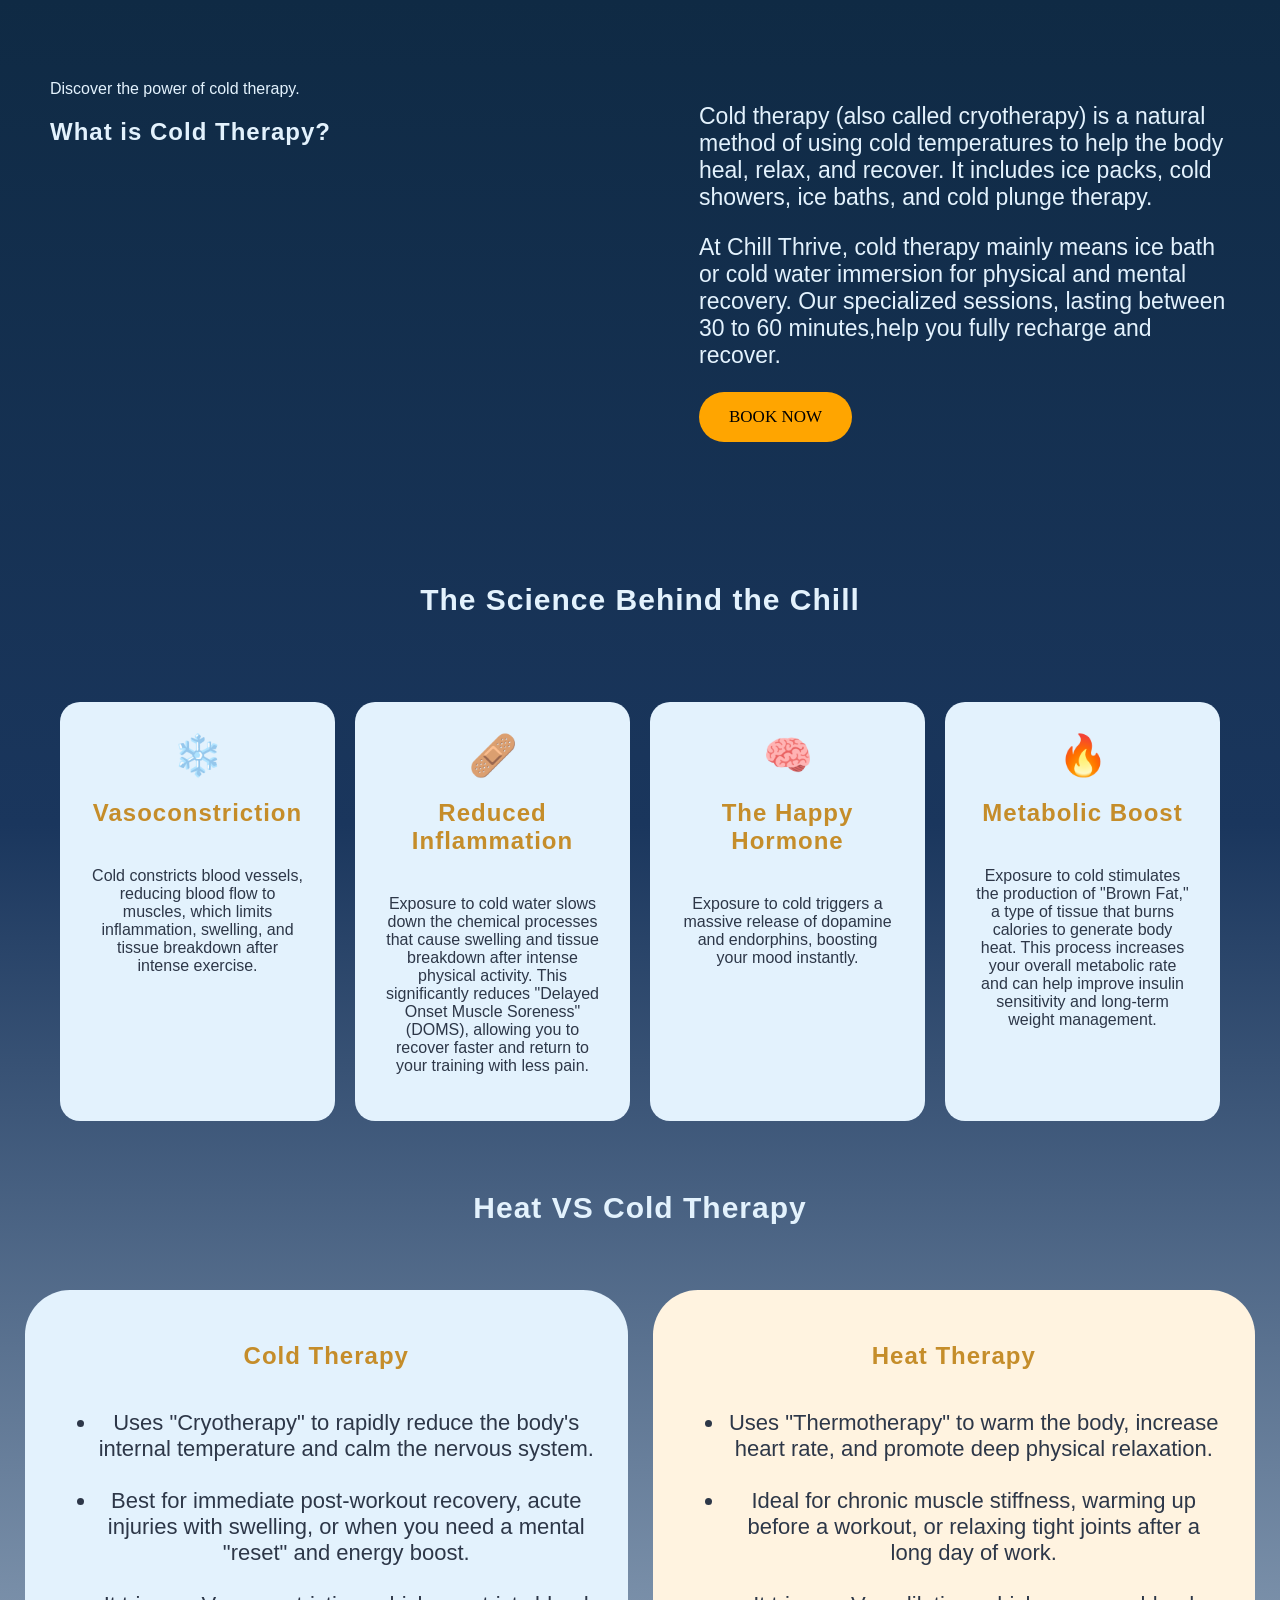
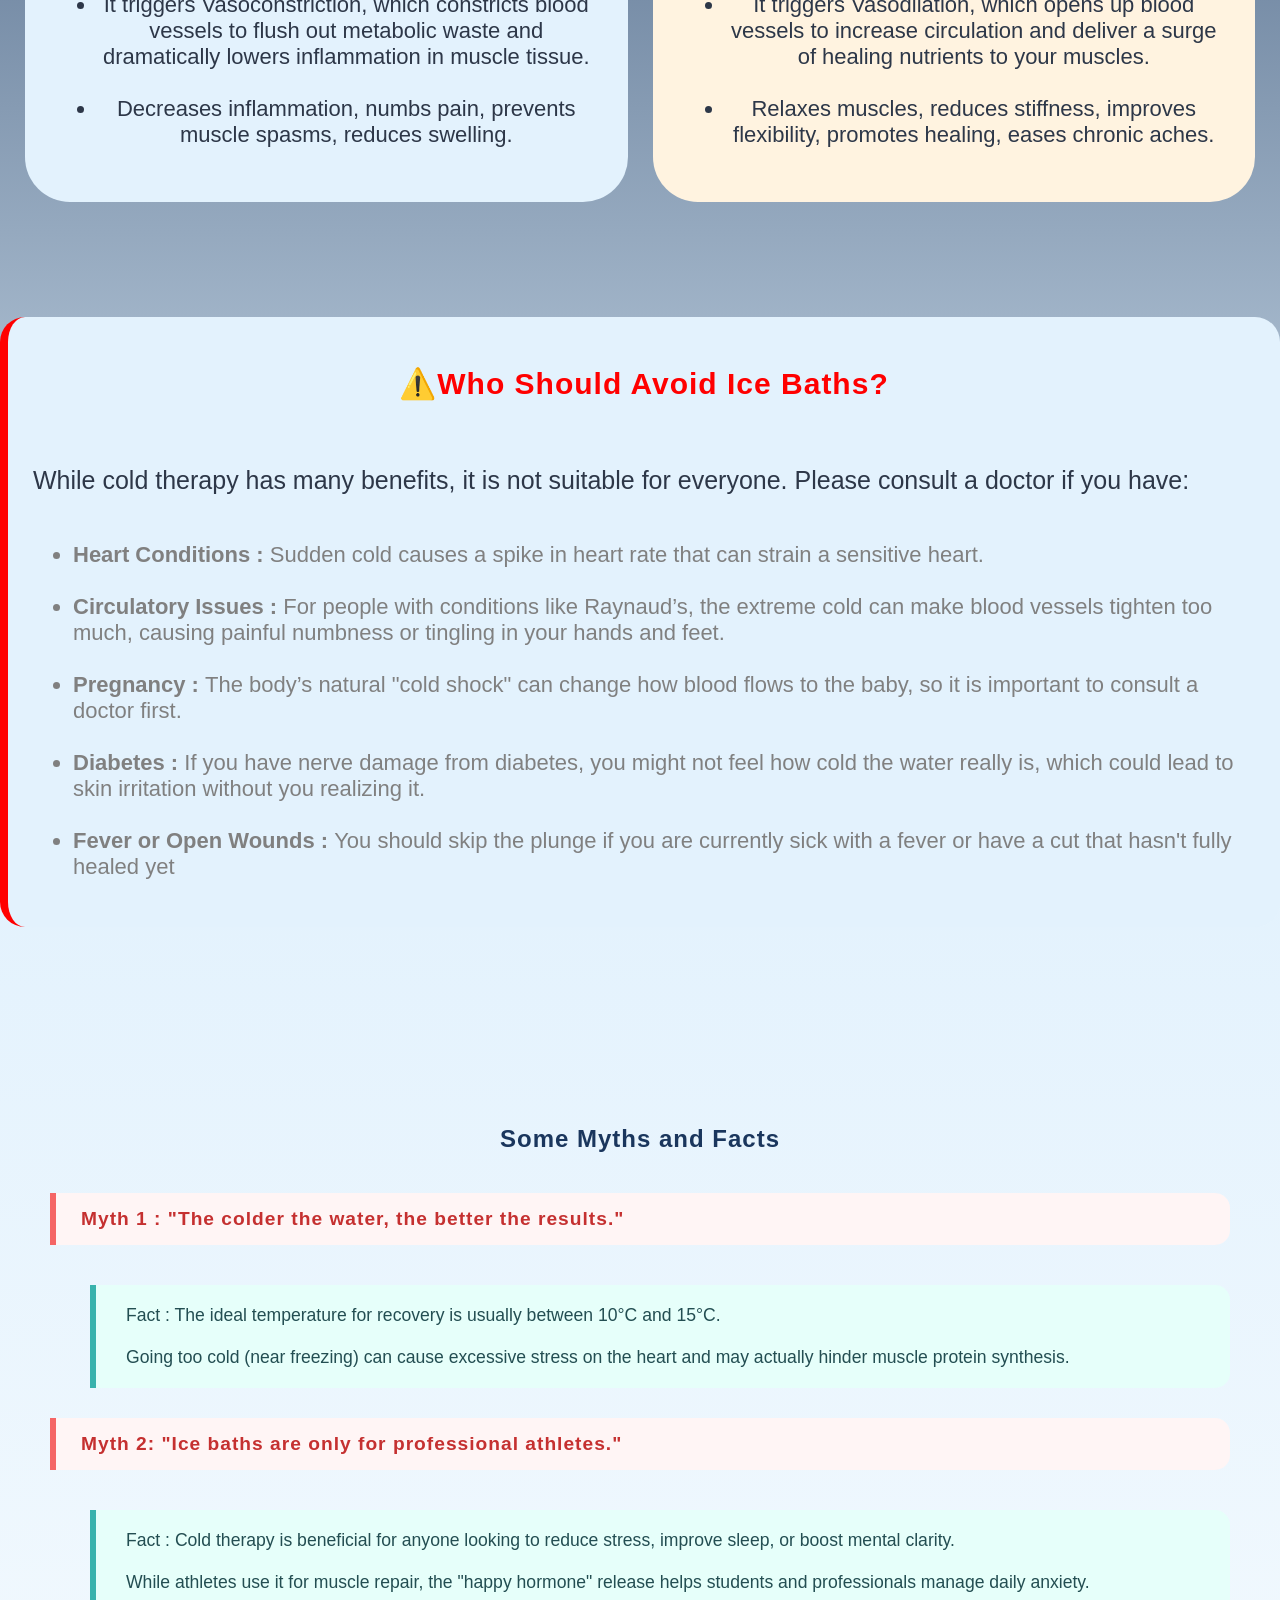
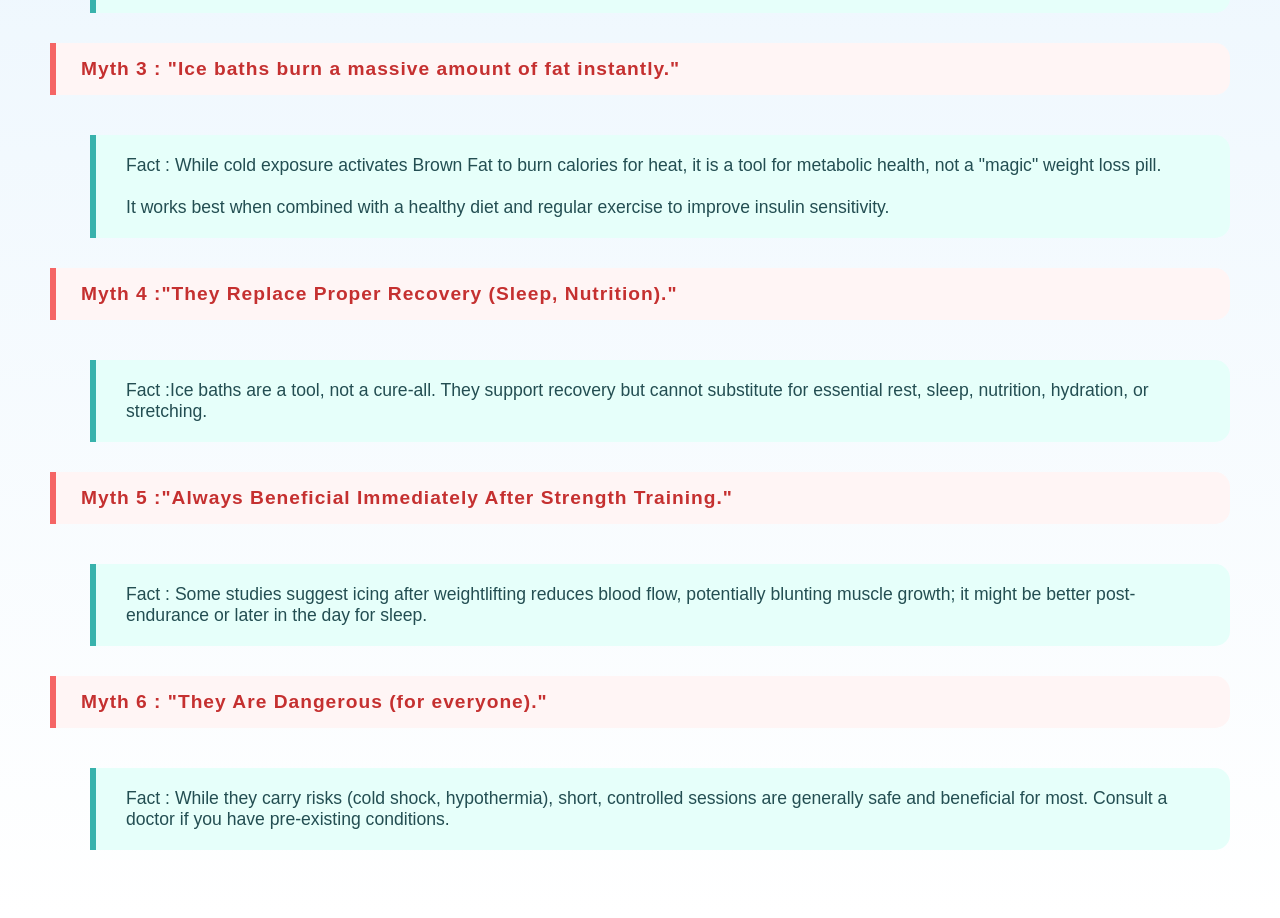
==== commit 82097b81: "Update AWARENESS.html" ====
--- a/AWARENESS.html
+++ b/AWARENESS.html
@@ -1,8 +1,9 @@
 <html>
     <head>
         <title>Cold Therapy</title>
+         <meta name="viewport" content="width=device-width, initial-scale=1.0">
         <style>
-         <meta name="viewport" content="width=device-width, initial-scale=1.0">
+        
 
 
          
@@ -13,16 +14,32 @@
             from { opacity: 0; transform: translateY(10px); }
             to { opacity: 1; transform: translateY(0); }
         }
-        body {
-            animation: fadeInPage 4s ease-out;
-        }
-body {
-    background-color: #f7f9fe; /* Very light ice tint */
+       body {
     font-family: 'Segoe UI', Tahoma, Geneva, Verdana, sans-serif;
-    color: #2D3748;
     margin: 0;
     padding: 0;
-}
+    color: #2D3748;
+
+    /* Awareness page background */
+    background: linear-gradient(
+        to bottom,
+        #0F2A44 0%,     /* dark blue (connects to home page) */
+        #1A365D 20%,    /* navy */
+        #E3F2FD 60%,    /* ice blue */
+        #FFFFFF 100%   /* clean white */
+    );
+
+    animation: fadeInPage 0.8s ease-out forwards;
+}
+
+.section-title {
+    color: #E3F2FD; /* ice blue */
+    letter-spacing: 1px;
+}
+
+
+
+
 
 
 
@@ -38,17 +55,19 @@
                 align-items: center;
                 justify-content: space-between;
                 padding: 80px 50px;
-                background-color: #E3F2FD;
+                
             }
             .left-side, .right-side {
                 width: 45%;
                 margin-bottom: auto;
+                color: #E3F2FD;
             }
             #book {
                 border-radius: 80px;
                 background-color: orange;
                 padding: 15px 30px;
                 border: none;
+                cursor: pointer;
                 font-size: 17px;
                 font-family: Cambria, Cochin, Georgia, Times, 'Times New Roman', serif;
             }
@@ -65,7 +84,12 @@
     padding: 30px;            
     border-radius: 20px;       
     text-align: center;
-    flex: 1;                   
+    flex: 1;  
+    animation:
+        slideUp 0.8s ease-out forwards,
+        float 3s ease-in-out infinite;
+
+    animation-delay: 0s, 0.8s;                 
     
 }
 
@@ -85,15 +109,30 @@
 /* 2. Apply it to the Wrapper */
 .page-wrapper {
     animation: pageReveal 1.2s cubic-bezier(0.2, 0.8, 0.2, 1) forwards;
-    opacity: 0; /* Ensures it stays hidden until the animation starts */
-}
-
-/* 3. Smooth Transition for Background */
-body {
-    background-color: #f7f9fe;
-    transition: background-color 0.5s ease;
-}
- 
+}
+@keyframes slideUp {
+    from {
+        opacity: 0;
+        transform: translateY(30px);
+    }
+    to {
+        opacity: 1;
+        transform: translateY(0);
+    }
+}
+@keyframes float {
+    0% {
+        transform: translateY(0);
+    }
+    50% {
+        transform: translateY(-10px);
+    }
+    100% {
+        transform: translateY(0);
+    }
+}
+
+
     
 
 
@@ -216,7 +255,7 @@
         <section class="about">
             <div class="left-side">
                 <span class="top"> Discover the power of cold therapy.</span>
-                <h1> What is Cold Therapy? </h1>
+                <h1 style="color: #E3F2FD;"> What is Cold Therapy? </h1>
             </div>
             <div class="right-side">
                 <p style="font-size: 23px;">  Cold therapy (also called cryotherapy) is a natural method of using cold temperatures to help the body heal, relax, and recover. It includes ice packs, cold showers, ice baths, and cold plunge therapy.</p>
@@ -256,7 +295,7 @@
     
 </section>
 <section>
-    <h2 style="text-align: center; font-size: 30px;">Heat VS Cold Therapy</h2>
+    <h2 style="text-align: center; font-size: 30px; color: #E3F2FD;">Heat VS Cold Therapy</h2>
     <div class="difference">
     <div class="cold" style="background-color: #E3F2FD;">
         <h2 style="color: #c58d2a; font-size: 24px;">Cold Therapy</h2>
@@ -308,7 +347,11 @@
    <h3>Fact : Some studies suggest icing after weightlifting reduces blood flow, potentially blunting muscle growth; it might be better post-endurance or later in the day for sleep. </h3>
    <h2><b>Myth 6 :</b> "They Are Dangerous (for everyone)."</h2>
    <h3>Fact : While they carry risks (cold shock, hypothermia), short, controlled sessions are generally safe and beneficial for most. Consult a doctor if you have pre-existing conditions. </h3>
-</section>    
+</section>
+
+
+      
+
 </div>
 </body>
     </html>
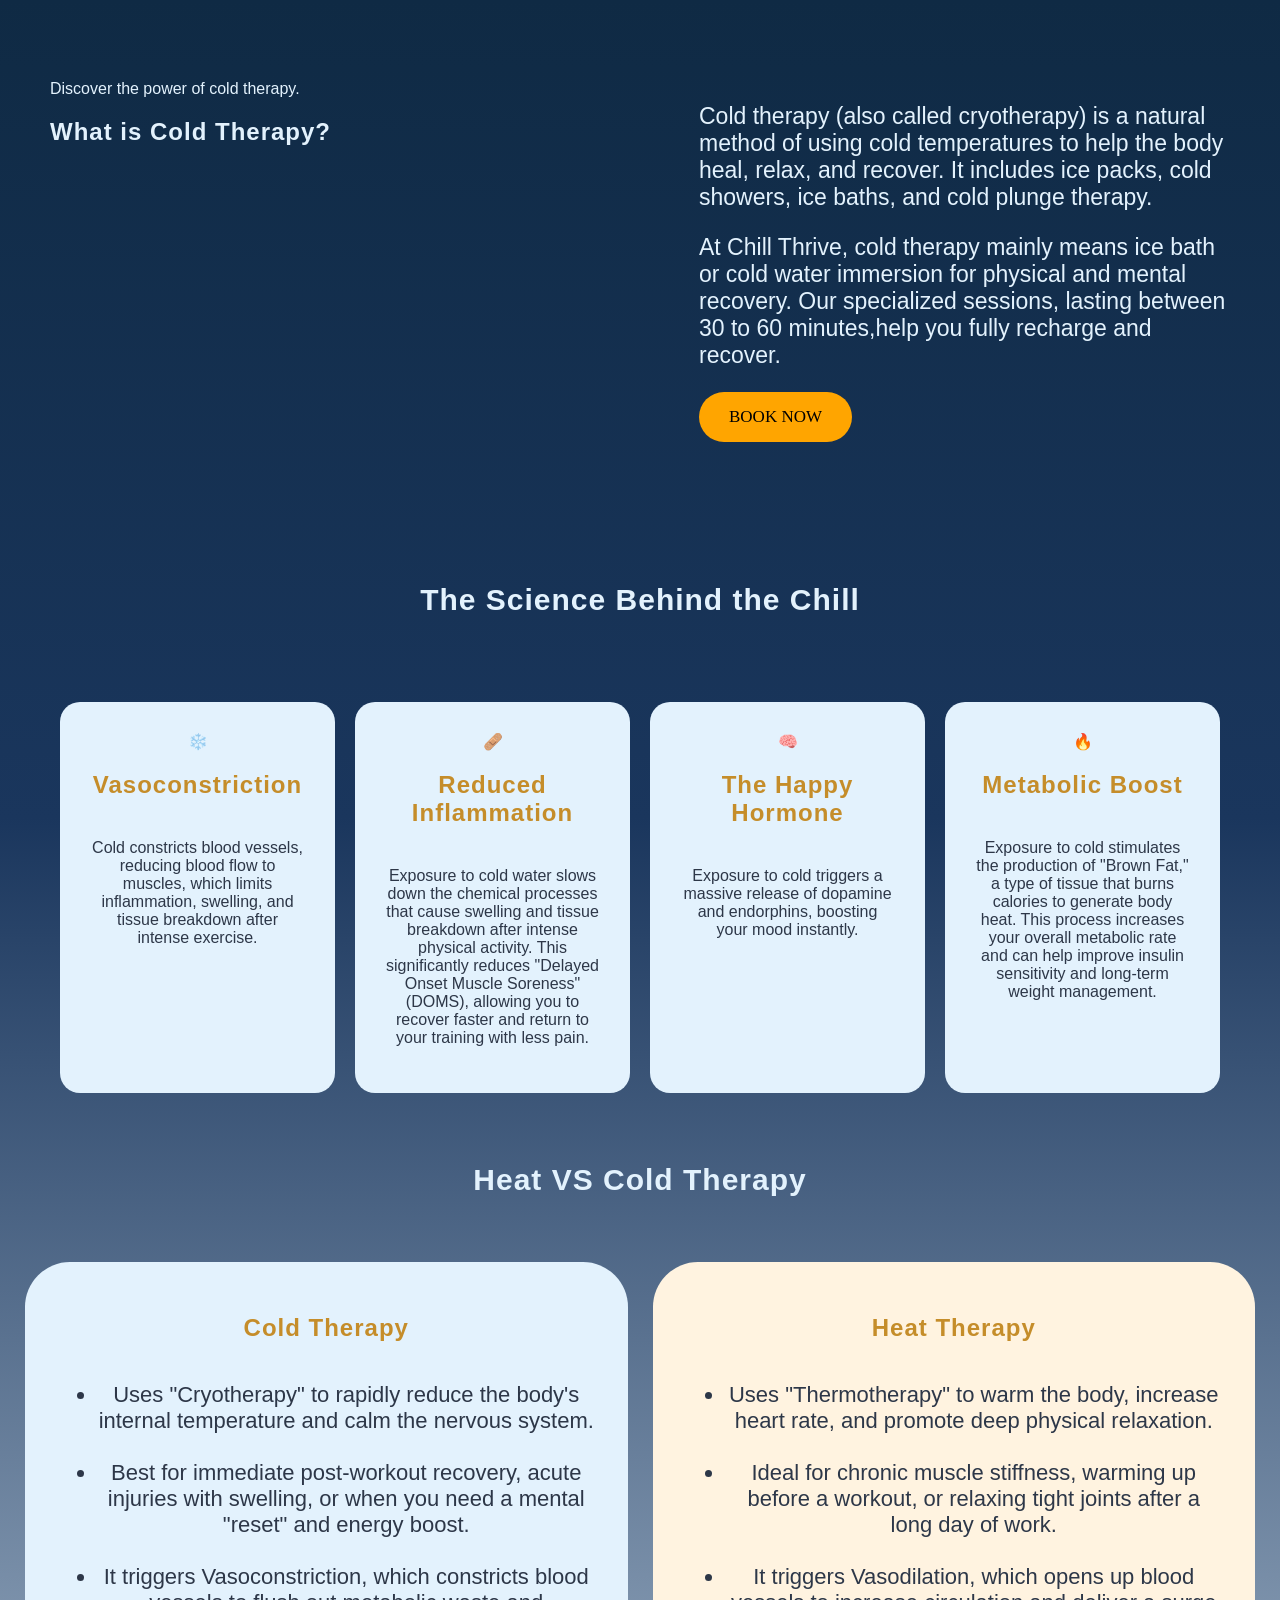
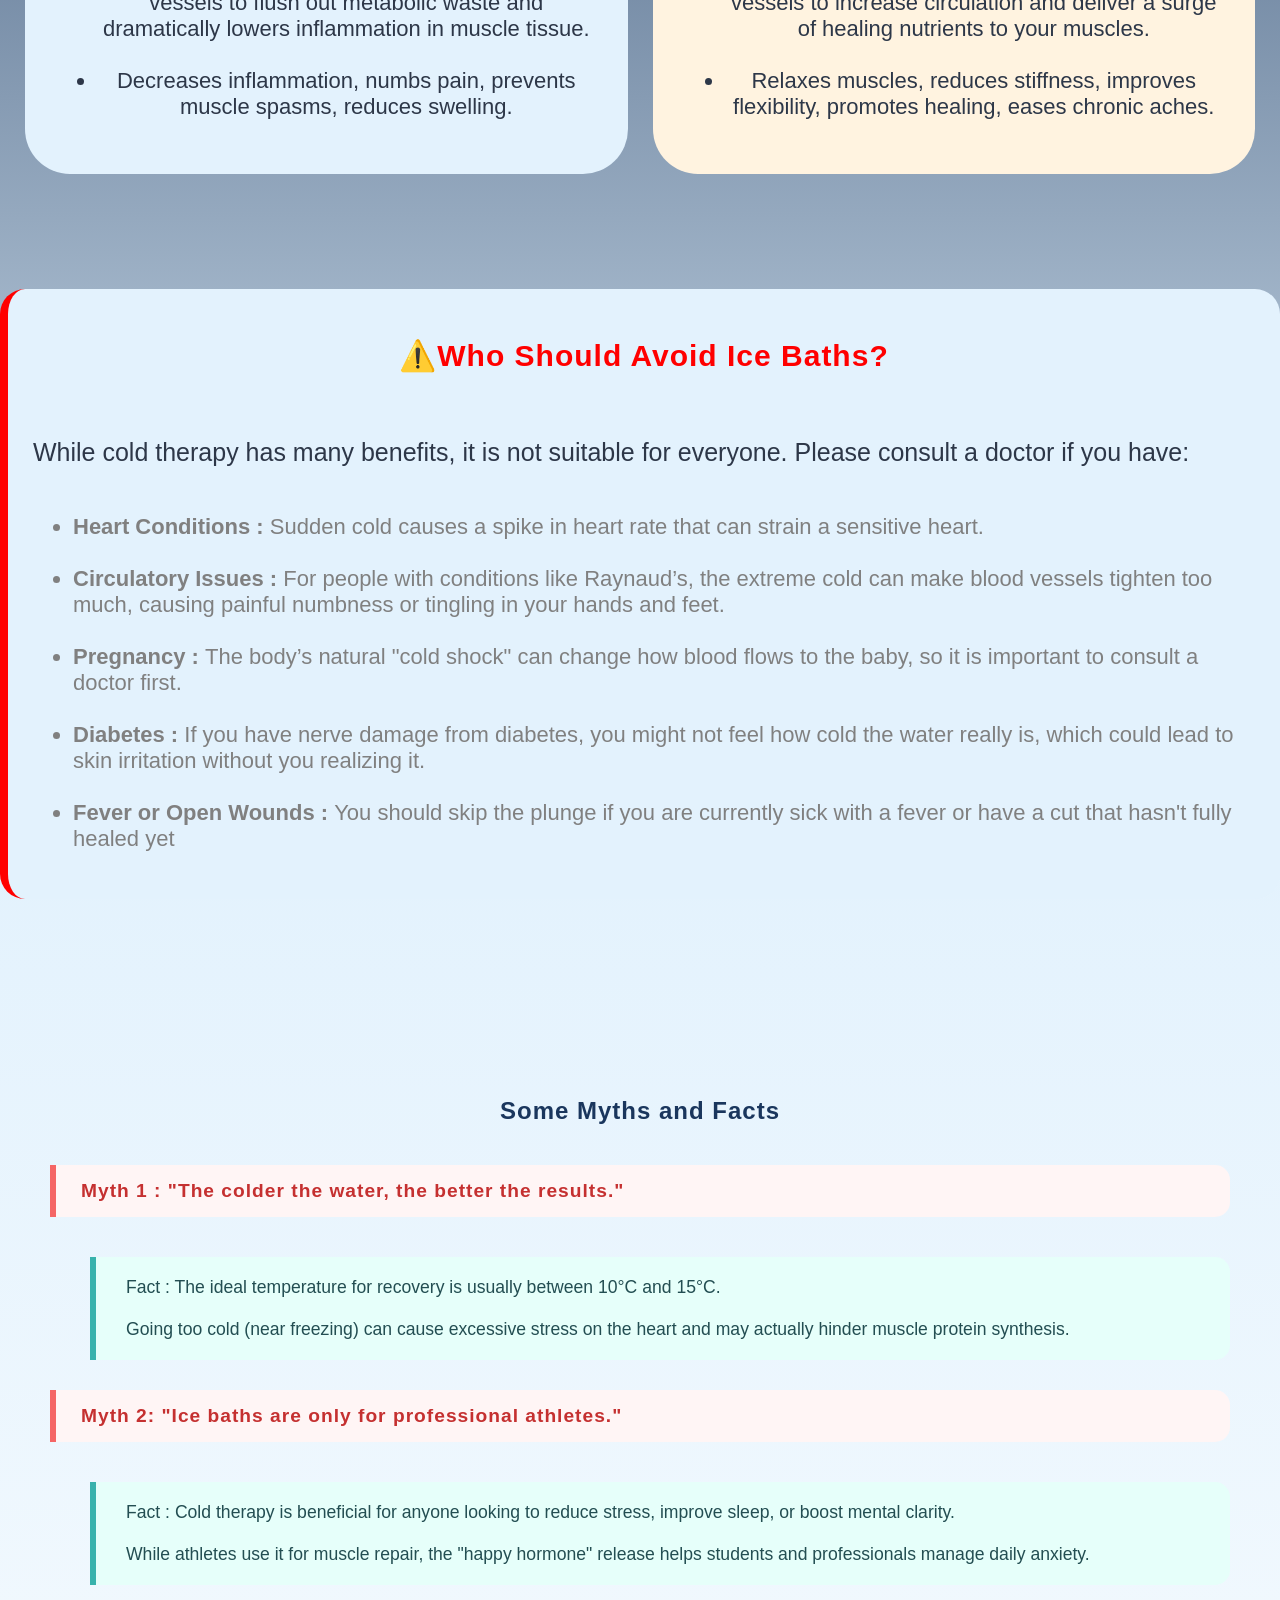
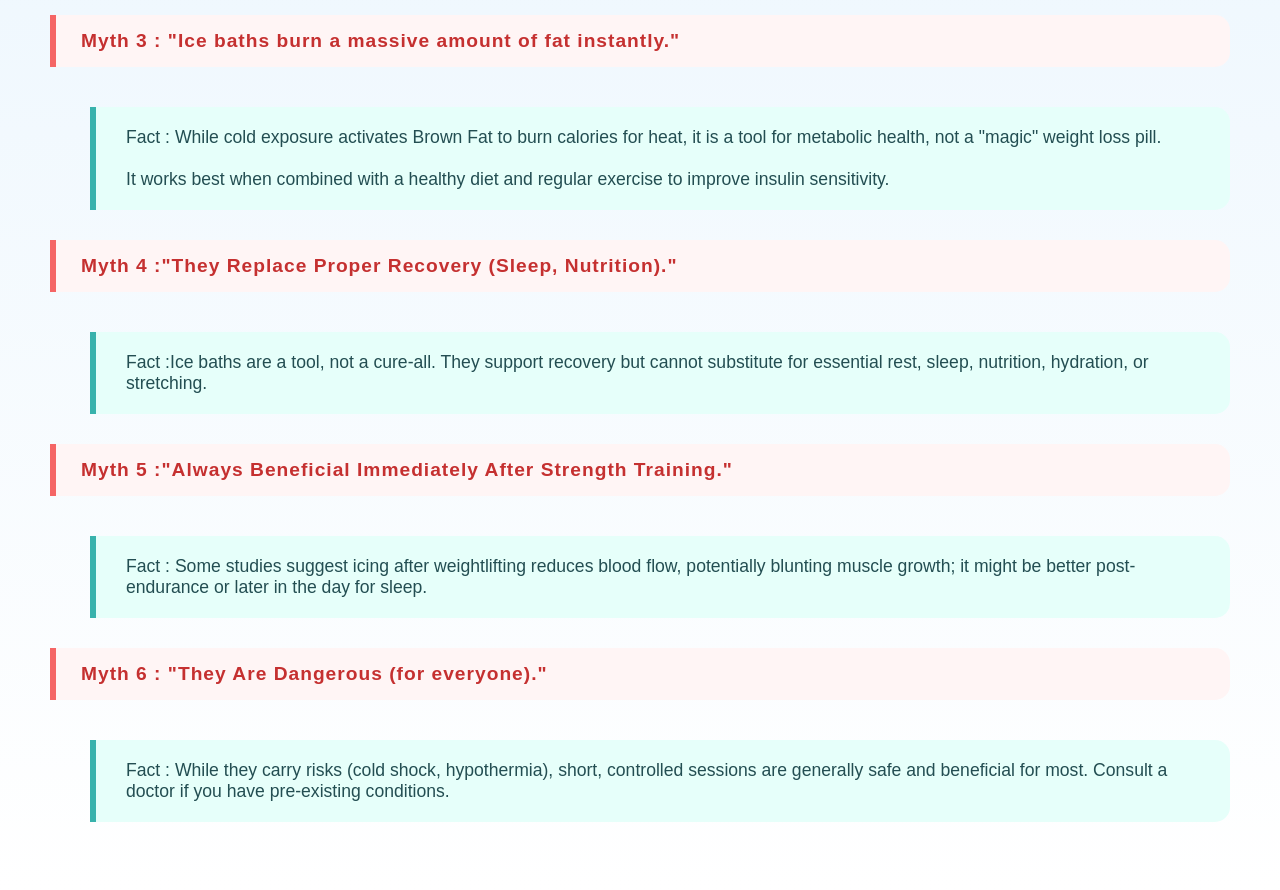
==== commit 8af36506: "Update AWARENESS.html" ====
--- a/AWARENESS.html
+++ b/AWARENESS.html
@@ -29,7 +29,7 @@
         #FFFFFF 100%   /* clean white */
     );
 
-    animation: fadeInPage 0.8s ease-out forwards;
+
 }
 
 .section-title {
@@ -120,17 +120,7 @@
         transform: translateY(0);
     }
 }
-@keyframes float {
-    0% {
-        transform: translateY(0);
-    }
-    50% {
-        transform: translateY(-10px);
-    }
-    100% {
-        transform: translateY(0);
-    }
-}
+
 
 
     
@@ -142,16 +132,19 @@
     /* slideUp happens once (0.8s) | float repeats forever (3s) */
     /* We add a 0.8s delay to 'float' so 'slideUp' can finish first */
     animation: slideUp 0.8s ease-out forwards, 
-               float 3s ease-in-out infinite 0.8s;
-    
-    opacity: 0; /* Keeps card hidden until slideUp starts */
+    
+    opacity: 1; /* Keeps card hidden until slideUp starts */
 }
 .card:hover{
     background-color: white;
     border-radius: 40px;
     padding: 25px;
-    
-    transition: transform 0.3s ease ;
+    transform: translateY(-5px);
+    box-shadow: 0 10px 25px rgba(0,0,0,0.12);
+    transition: transform 0.3s ease, box-shadow 0.3s ease;
+}
+
+    
   
 }
 .science-icon {
